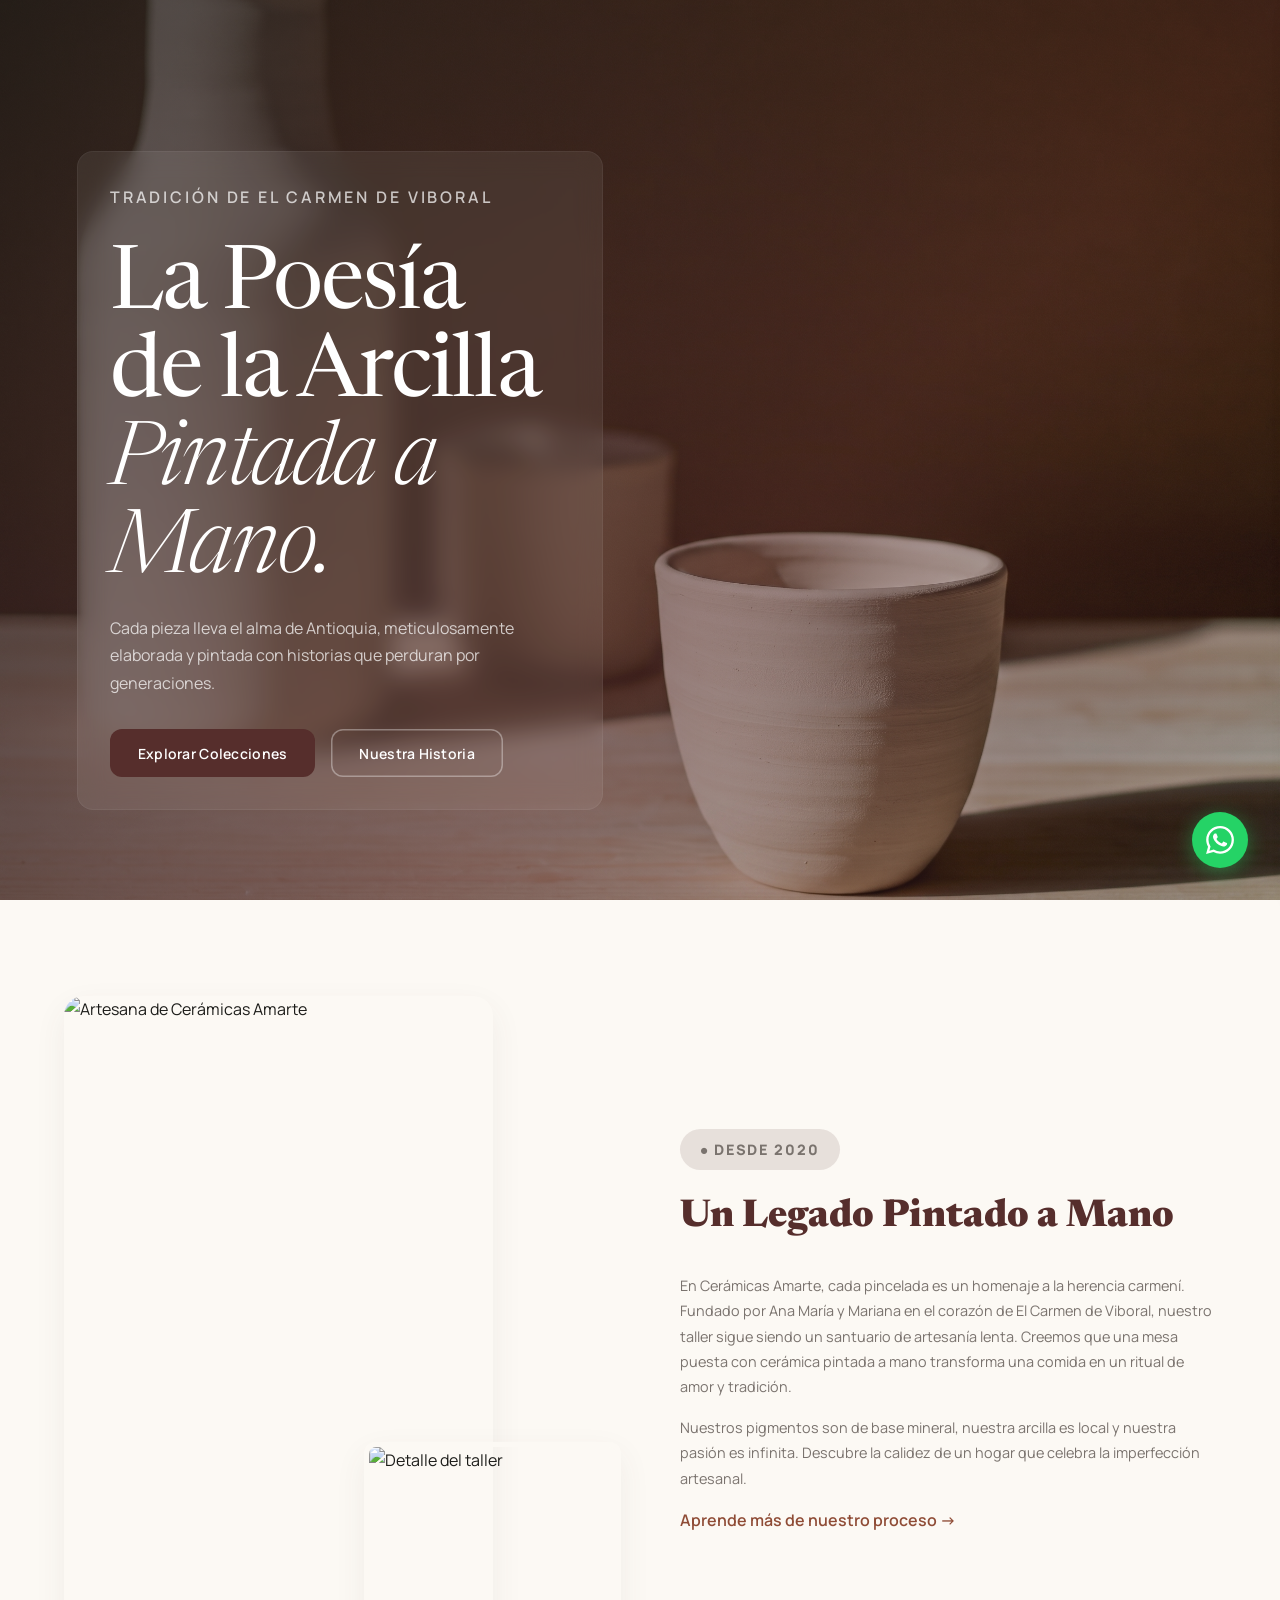
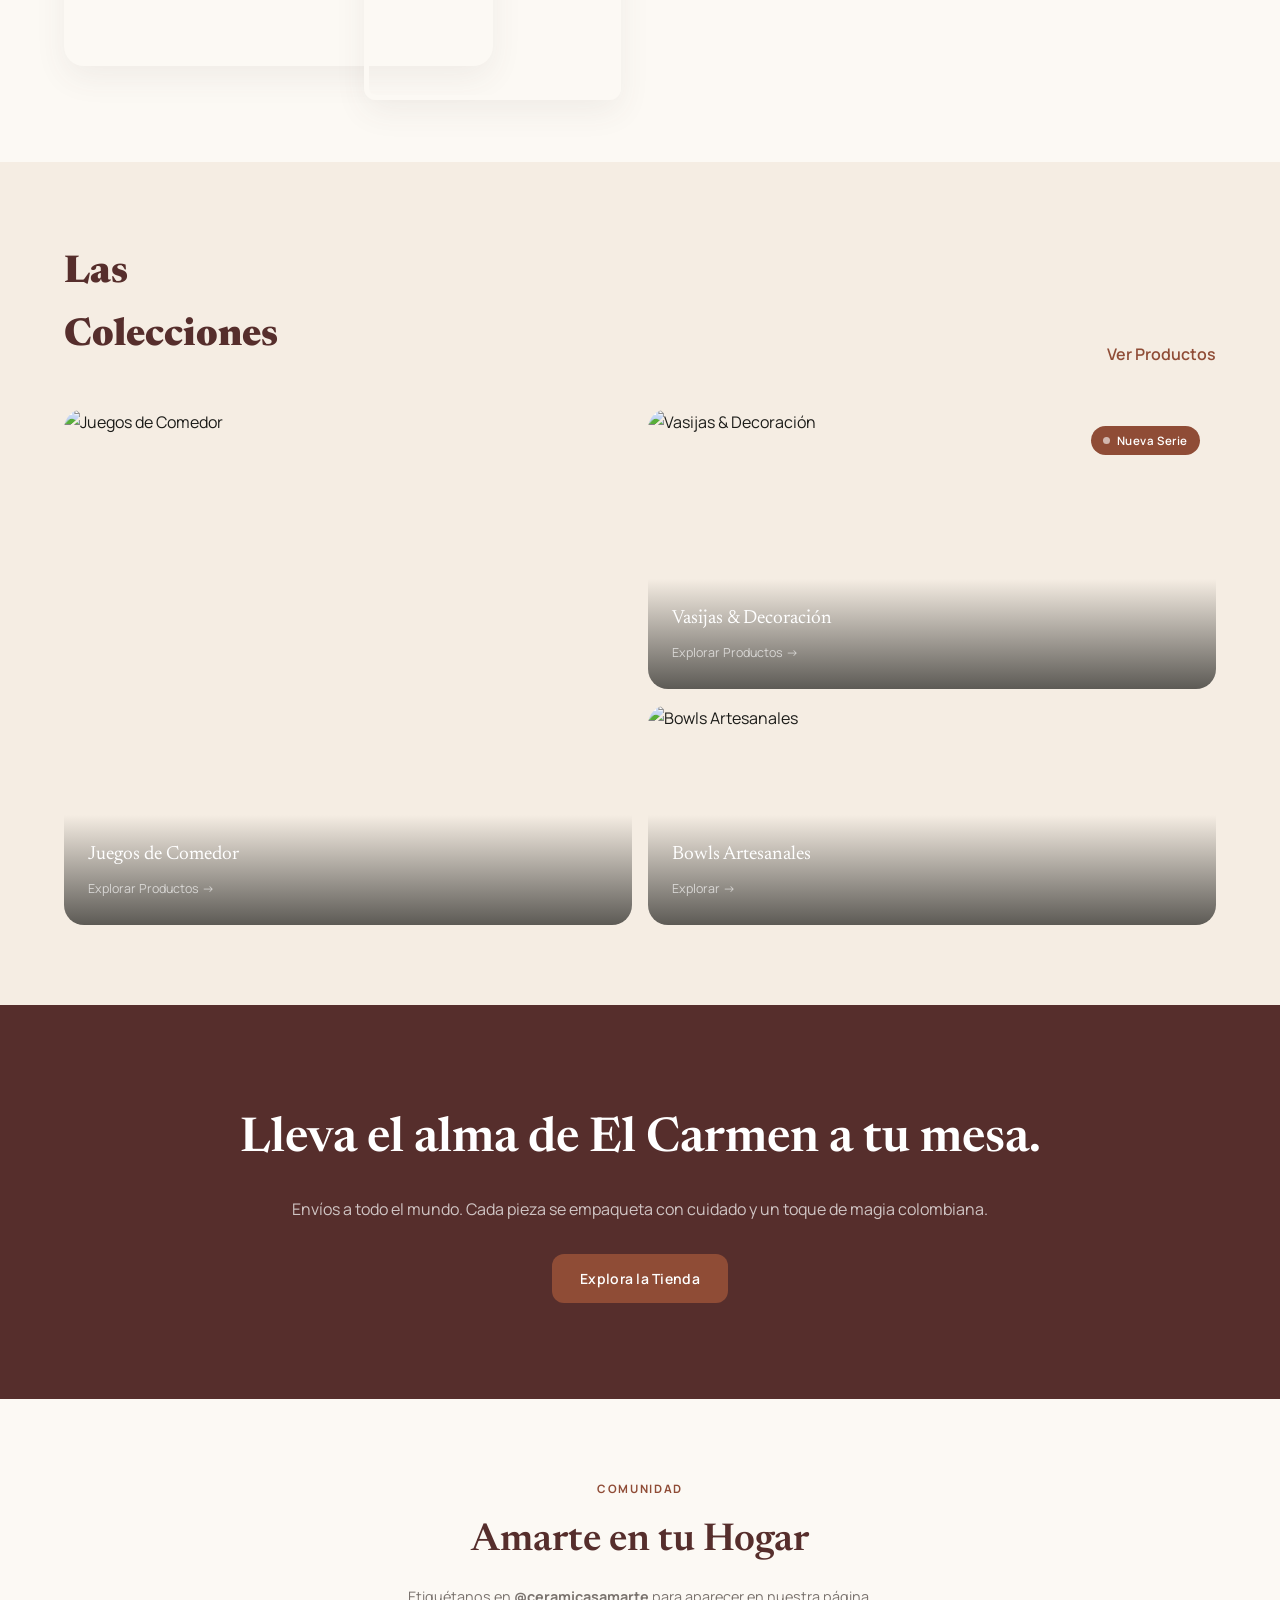
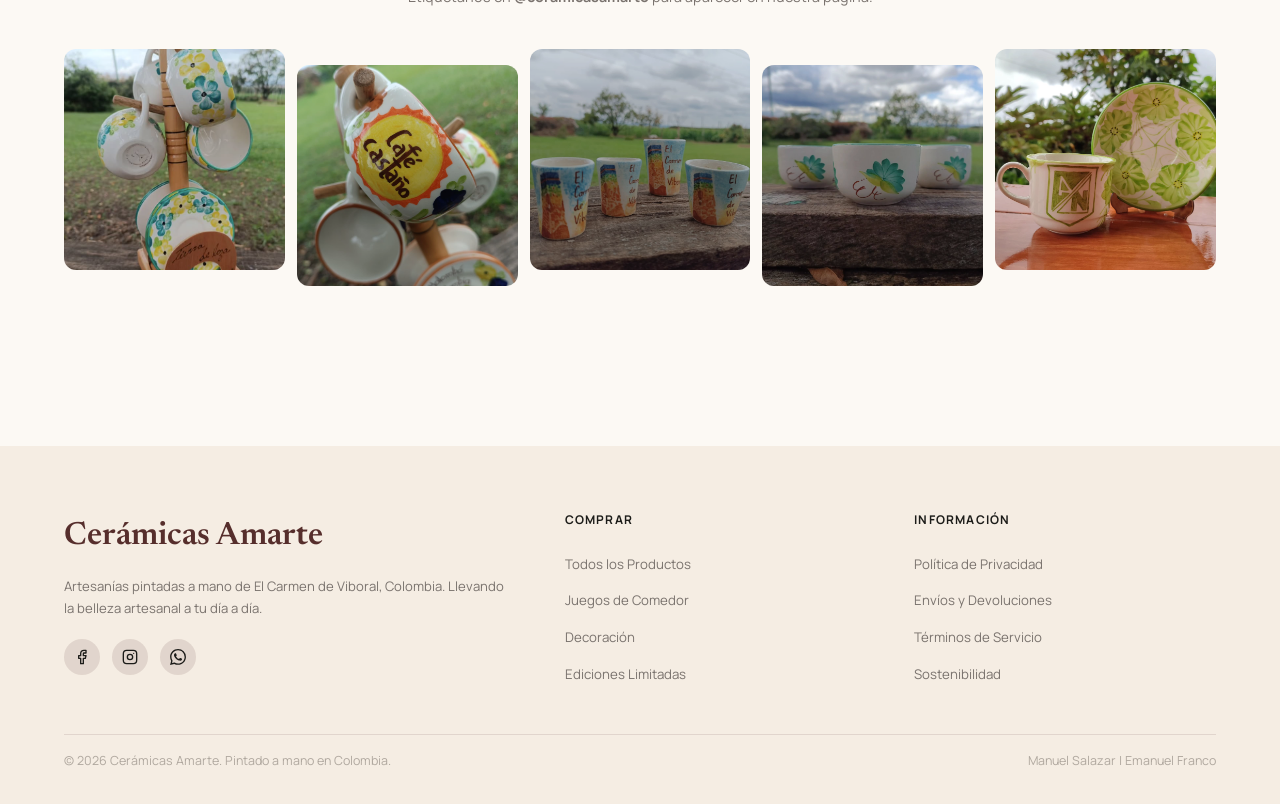
==== index.html @ 63c63ca3 "First commit of the project" ====
<!DOCTYPE html>
<html lang="es">
<head>
  <meta charset="UTF-8"/>
  <meta name="viewport" content="width=device-width, initial-scale=1.0"/>
  <title>Cerámicas Amarte — Artesanías pintadas a mano de El Carmen de Viboral</title>
  <link rel="stylesheet" href="style.css"/>
  <link rel="icon" type="image/x-icon" href="assets/logo.png"/>
</head>
<body class="page-home">

  <nav class="navbar" id="navbar">
    <a href="index.html" class="navbar-brand">Cerámicas Amarte</a>
    <ul class="navbar-links">
      <li><a href="index.html">Hogar</a></li>
      <li><a href="tienda.html">Tienda</a></li>
      <li><a href="index.html#nosotros">Sobre Nosotros</a></li>
      <li><a href="contacto.html">Contacto</a></li>
    </ul>
    <div style="display:flex;align-items:center;gap:0.5rem;">
      <button id="cart-btn" aria-label="Abrir carrito de compras">
        <svg width="22" height="22" viewBox="0 0 24 24" fill="none" stroke="currentColor" stroke-width="2" stroke-linecap="round" stroke-linejoin="round">
          <circle cx="9" cy="21" r="1"/><circle cx="20" cy="21" r="1"/>
          <path d="M1 1h4l2.68 13.39a2 2 0 0 0 2 1.61h9.72a2 2 0 0 0 2-1.61L23 6H6"/>
        </svg>
        <span id="cart-badge"></span>
      </button>
      <button class="nav-hamburger" aria-label="Abrir menú" aria-expanded="false">
        <span></span><span></span><span></span>
      </button>
    </div>
  </nav>

  <nav class="nav-mobile">
    <a href="index.html">Hogar</a>
    <a href="tienda.html">Tienda</a>
    <a href="index.html#nosotros">Sobre Nosotros</a>
    <a href="contacto.html">Contacto</a>
  </nav>

  <div id="cart-overlay"></div>
  <aside id="cart-drawer" role="dialog" aria-label="Carrito de compras" aria-modal="true">
    <div class="cart-header">
      <h2>Mi Carrito</h2>
      <button class="cart-close" id="cart-close" aria-label="Cerrar carrito">✕</button>
    </div>
    <div class="cart-items" id="cart-items-list">
      <!-- Renderizado dinámicamente por JS -->
    </div>
    <div class="cart-footer">
      <div class="cart-total">
        <span>Total estimado</span>
        <span class="cart-total-amount" id="cart-total-amount">$0</span>
      </div>
      <button id="cart-checkout-btn" class="btn btn-whatsapp" style="width:100%;gap:0.6rem">
        <svg viewBox="0 0 24 24" fill="white" width="18" height="18"><path d="M17.472 14.382c-.297-.149-1.758-.867-2.03-.967-.273-.099-.471-.148-.67.15-.197.297-.767.966-.94 1.164-.173.199-.347.223-.644.075-.297-.15-1.255-.463-2.39-1.475-.883-.788-1.48-1.761-1.653-2.059-.173-.297-.018-.458.13-.606.134-.133.298-.347.446-.52.149-.174.198-.298.298-.497.099-.198.05-.371-.025-.52-.075-.149-.669-1.612-.916-2.207-.242-.579-.487-.5-.669-.51-.173-.008-.371-.01-.57-.01-.198 0-.52.074-.792.372-.272.297-1.04 1.016-1.04 2.479 0 1.462 1.065 2.875 1.213 3.074.149.198 2.096 3.2 5.077 4.487.709.306 1.262.489 1.694.625.712.227 1.36.195 1.871.118.571-.085 1.758-.719 2.006-1.413.248-.694.248-1.289.173-1.413-.074-.124-.272-.198-.57-.347m-5.421 7.403h-.004a9.87 9.87 0 0 1-5.031-1.378l-.361-.214-3.741.982.998-3.648-.235-.374a9.86 9.86 0 0 1-1.51-5.26c.001-5.45 4.436-9.884 9.888-9.884 2.64 0 5.122 1.03 6.988 2.898a9.825 9.825 0 0 1 2.893 6.994c-.003 5.45-4.437 9.884-9.885 9.884m8.413-18.297A11.815 11.815 0 0 0 12.05 0C5.495 0 .16 5.335.157 11.892c0 2.096.547 4.142 1.588 5.945L.057 24l6.305-1.654a11.882 11.882 0 0 0 5.683 1.448h.005c6.554 0 11.89-5.335 11.893-11.893a11.821 11.821 0 0 0-3.48-8.413z"/></svg>
        Finalizar pedido por WhatsApp
      </button>
      <button class="btn btn-secondary" style="width:100%;" onclick="document.getElementById('cart-close').click()">Seguir comprando</button>
    </div>
  </aside>

  <section class="hero">
    <div class="hero-bg"></div>
    <div class="hero-overlay"></div>
    <div class="hero-content">
      <p class="hero-eyebrow">Tradición de El Carmen de Viboral</p>
      <h1>La Poesía<br>de la Arcilla<br><em>Pintada a<br>Mano.</em></h1>
      <p>Cada pieza lleva el alma de Antioquia, meticulosamente elaborada y pintada con historias que perduran por generaciones.</p>
      <div class="hero-actions">
        <a href="tienda.html" class="btn btn-primary">Explorar Colecciones</a>
        <a href="#nosotros" class="btn btn-secondary" style="color:#fff;box-shadow:inset 0 0 0 1.5px rgba(255,255,255,0.35)">Nuestra Historia</a>
      </div>
    </div>
  </section>

  <section class="section-about" id="nosotros">
    <div class="about-images reveal">
      <img class="about-img-main" src="https://picsum.photos/seed/artesana-01/600/800" alt="Artesana de Cerámicas Amarte"/>
      <img class="about-img-accent" src="https://picsum.photos/seed/taller-detail/400/400" alt="Detalle del taller"/>
    </div>
    <div class="about-content">
      <div class="eyebrow reveal">
        <p>●</p>
        <p>Desde 2020</p>
      </div>
      <h2 class="reveal reveal-delay-1">Un Legado Pintado a Mano</h2>
      <p class="reveal reveal-delay-2">En Cerámicas Amarte, cada pincelada es un homenaje a la herencia carmení. Fundado por Ana María y Mariana en el corazón de El Carmen de Viboral, nuestro taller sigue siendo un santuario de artesanía lenta. Creemos que una mesa puesta con cerámica pintada a mano transforma una comida en un ritual de amor y tradición.</p>
      <p class="reveal reveal-delay-2">Nuestros pigmentos son de base mineral, nuestra arcilla es local y nuestra pasión es infinita. Descubre la calidez de un hogar que celebra la imperfección artesanal.</p>
      <a href="contacto.html" class="btn-ghost reveal reveal-delay-3">Aprende más de nuestro proceso →</a>
    </div>
  </section>

  <section class="section-collections">
    <div class="section-header reveal">
      <h2>Las<br>Colecciones</h2>
      <a href="tienda.html" class="btn-ghost">Ver Productos</a>
    </div>
    <div class="collections-grid">
      <a href="tienda.html" class="collection-card reveal" style="min-height:480px">
        <div class="card-img-wrap" style="height:100%">
          <img src="https://picsum.photos/seed/coleccion-mesa/800/1000" alt="Juegos de Comedor"/>
        </div>
        <div class="collection-card-overlay">
          <h3>Juegos de Comedor</h3>
          <span>Explorar Productos →</span>
        </div>
      </a>
      <a href="tienda.html" class="collection-card reveal reveal-delay-1">
        <div class="card-img-wrap" style="height:280px">
          <img src="https://picsum.photos/seed/coleccion-vasijas/800/600" alt="Vasijas & Decoración"/>
        </div>
        <div class="collection-card-overlay">
          <h3>Vasijas & Decoración</h3>
          <span>Explorar Productos →</span>
        </div>
        <div class="collection-tag-pill"><span class="chip chip-nuevo">Nueva Serie</span></div>
      </a>
      <a href="tienda.html" class="collection-card reveal reveal-delay-2">
        <div class="card-img-wrap" style="height:220px">
          <img src="https://picsum.photos/seed/coleccion-bowls/800/500" alt="Bowls Artesanales"/>
        </div>
        <div class="collection-card-overlay">
          <h3>Bowls Artesanales</h3>
          <span>Explorar →</span>
        </div>
      </a>
    </div>
  </section>

  <section class="section-cta reveal">
    <h2>Lleva el alma de El Carmen a tu mesa.</h2>
    <p>Envíos a todo el mundo. Cada pieza se empaqueta con cuidado y un toque de magia colombiana.</p>
    <a href="tienda.html" class="btn btn-primary">Explora la Tienda</a>
  </section>

  <section class="section-community">
    <p class="eyebrow">Comunidad</p>
    <h2 class="reveal">Amarte en tu Hogar</h2>
    <p class="reveal reveal-delay-1">Etiquétanos en <strong>@ceramicasamarte</strong> para aparecer en nuestra página.</p>
    <div class="community-grid reveal reveal-delay-2">
      <div class="community-item"><img src="assets/community-one.png" alt="Comunidad 1"/></div>
      <div class="community-item"><img src="assets/community-two.png" alt="Comunidad 2"/></div>
      <div class="community-item"><img src="assets/community-three.png" alt="Comunidad 3"/></div>
      <div class="community-item"><img src="assets/community-four.png" alt="Comunidad 4"/></div>
      <div class="community-item"><img src="assets/community-five.png" alt="Comunidad 5"/></div>
    </div>
  </section>

  <footer>
    <div class="footer-grid">
      <div class="footer-brand">
        <h3>Cerámicas Amarte</h3>
        <p>Artesanías pintadas a mano de El Carmen de Viboral, Colombia. Llevando la belleza artesanal a tu día a día.</p>
        <div class="footer-socials">
          <a href="https://www.facebook.com/profile.php?id=100080872444026&ref=NONE_xav_ig_profile_page_web" aria-label="Facebook"><svg viewBox="0 0 24 24" fill="none" stroke="currentColor" stroke-width="2" stroke-linecap="round" stroke-linejoin="round"><path d="M18 2h-3a5 5 0 0 0-5 5v3H7v4h3v8h4v-8h3l1-4h-4V7a1 1 0 0 1 1-1h3z"/></svg></a>
          <a href="https://www.instagram.com/ceramicasamarte/" aria-label="Instagram"><svg viewBox="0 0 24 24" fill="none" stroke="currentColor" stroke-width="2" stroke-linecap="round" stroke-linejoin="round"><rect x="2" y="2" width="20" height="20" rx="5"/><circle cx="12" cy="12" r="4"/><circle cx="17.5" cy="6.5" r="1" fill="currentColor" stroke="none"/></svg></a>
          <a href="https://api.whatsapp.com/message/XONETFUHFXILM1?autoload=1&app_absent=0&utm_source=ig" aria-label="WhatsApp"><svg viewBox="0 0 24 24" fill="currentColor"><path d="M17.472 14.382c-.297-.149-1.758-.867-2.03-.967-.273-.099-.471-.148-.67.15-.197.297-.767.966-.94 1.164-.173.199-.347.223-.644.075-.297-.15-1.255-.463-2.39-1.475-.883-.788-1.48-1.761-1.653-2.059-.173-.297-.018-.458.13-.606.134-.133.298-.347.446-.52.149-.174.198-.298.298-.497.099-.198.05-.371-.025-.52-.075-.149-.669-1.612-.916-2.207-.242-.579-.487-.5-.669-.51-.173-.008-.371-.01-.57-.01-.198 0-.52.074-.792.372-.272.297-1.04 1.016-1.04 2.479 0 1.462 1.065 2.875 1.213 3.074.149.198 2.096 3.2 5.077 4.487.709.306 1.262.489 1.694.625.712.227 1.36.195 1.871.118.571-.085 1.758-.719 2.006-1.413.248-.694.248-1.289.173-1.413-.074-.124-.272-.198-.57-.347m-5.421 7.403h-.004a9.87 9.87 0 0 1-5.031-1.378l-.361-.214-3.741.982.998-3.648-.235-.374a9.86 9.86 0 0 1-1.51-5.26c.001-5.45 4.436-9.884 9.888-9.884 2.64 0 5.122 1.03 6.988 2.898a9.825 9.825 0 0 1 2.893 6.994c-.003 5.45-4.437 9.884-9.885 9.884m8.413-18.297A11.815 11.815 0 0 0 12.05 0C5.495 0 .16 5.335.157 11.892c0 2.096.547 4.142 1.588 5.945L.057 24l6.305-1.654a11.882 11.882 0 0 0 5.683 1.448h.005c6.554 0 11.89-5.335 11.893-11.893a11.821 11.821 0 0 0-3.48-8.413z"/></svg></a>
        </div>
      </div>
      <div class="footer-col">
        <h4>Comprar</h4>
        <ul>
          <li><a href="tienda.html">Todos los Productos</a></li>
          <li><a href="tienda.html">Juegos de Comedor</a></li>
          <li><a href="tienda.html">Decoración</a></li>
          <li><a href="tienda.html">Ediciones Limitadas</a></li>
        </ul>
      </div>
      <div class="footer-col">
        <h4>Información</h4>
        <ul>
          <li><a href="#">Política de Privacidad</a></li>
          <li><a href="#">Envíos y Devoluciones</a></li>
          <li><a href="#">Términos de Servicio</a></li>
          <li><a href="#">Sostenibilidad</a></li>
        </ul>
      </div>
    </div>
<div class="footer-bottom">
  <div>© 2026 Cerámicas Amarte. Pintado a mano en Colombia.</div>
  <p>Manuel Salazar | Emanuel Franco</p>
</div>
  </footer>

  <a id="whatsapp-fab" href="https://api.whatsapp.com/message/XONETFUHFXILM1?autoload=1&app_absent=0&utm_source=ig" target="_blank" rel="noopener" aria-label="Contáctanos por WhatsApp">
    <svg viewBox="0 0 24 24" fill="white"><path d="M17.472 14.382c-.297-.149-1.758-.867-2.03-.967-.273-.099-.471-.148-.67.15-.197.297-.767.966-.94 1.164-.173.199-.347.223-.644.075-.297-.15-1.255-.463-2.39-1.475-.883-.788-1.48-1.761-1.653-2.059-.173-.297-.018-.458.13-.606.134-.133.298-.347.446-.52.149-.174.198-.298.298-.497.099-.198.05-.371-.025-.52-.075-.149-.669-1.612-.916-2.207-.242-.579-.487-.5-.669-.51-.173-.008-.371-.01-.57-.01-.198 0-.52.074-.792.372-.272.297-1.04 1.016-1.04 2.479 0 1.462 1.065 2.875 1.213 3.074.149.198 2.096 3.2 5.077 4.487.709.306 1.262.489 1.694.625.712.227 1.36.195 1.871.118.571-.085 1.758-.719 2.006-1.413.248-.694.248-1.289.173-1.413-.074-.124-.272-.198-.57-.347m-5.421 7.403h-.004a9.87 9.87 0 0 1-5.031-1.378l-.361-.214-3.741.982.998-3.648-.235-.374a9.86 9.86 0 0 1-1.51-5.26c.001-5.45 4.436-9.884 9.888-9.884 2.64 0 5.122 1.03 6.988 2.898a9.825 9.825 0 0 1 2.893 6.994c-.003 5.45-4.437 9.884-9.885 9.884m8.413-18.297A11.815 11.815 0 0 0 12.05 0C5.495 0 .16 5.335.157 11.892c0 2.096.547 4.142 1.588 5.945L.057 24l6.305-1.654a11.882 11.882 0 0 0 5.683 1.448h.005c6.554 0 11.89-5.335 11.893-11.893a11.821 11.821 0 0 0-3.48-8.413z"/></svg>
  </a>
  <div class="toast-added" id="toast-added"></div>

  <script src="https://code.jquery.com/jquery-3.7.1.min.js"></script>
  <script src="main.js"></script>
</body>
</html>
---- style.css ----
@import url('https://fonts.googleapis.com/css2?family=Newsreader:ital,opsz,wght@0,6..72,300;0,6..72,400;0,6..72,500;1,6..72,300;1,6..72,400&family=Manrope:wght@300;400;500;600;700&display=swap');
@import url('https://fonts.googleapis.com/css2?family=Manrope:wght@200..800&display=swap');


:root {
  --primary:          #562E2C;
  --primary-dark:     #3d1f1e;
  --secondary:        #8f4c36;
  --secondary-light:  hsl(15, 45, 39, 10%);
  --surface:          #fcf9f4;
  --surface-low:      #f5ede3;
  --surface-card:     #f8f2ea;
  --on-surface:       #1c1c19;
  --on-surface-muted: #7a736e;
  --on-surface-faint: #b0a89f;
  --outline-ghost:    rgba(86,46,44,0.12);
  --outline-soft:     rgba(86,46,44,0.22);
  --shadow-ambient:   0px 12px 32px rgba(81,68,67,0.07);
  --radius-sm:        0.5rem;
  --radius-md:        0.75rem;
  --radius-lg:        1.25rem;
  --radius-xl:        2rem;
  --radius-pill:      100px;
  --font-display:     'Newsreader', Georgia, serif;
  --font-body:        'Manrope', sans-serif;
  --nav-h:            92px;
  --transition:       all 0.3s cubic-bezier(0.4,0,0.2,1);
}


/* ══════════════════════════════════════════════
   ESTILO 1 — Etiqueta: Reset universal
   Elimina márgenes y padding por defecto en todos los elementos
   ══════════════════════════════════════════════ */
*, *::before, *::after {
  box-sizing: border-box;
  margin: 0;
  padding: 0;
}

/* ══════════════════════════════════════════════
   ESTILO 2 — Etiqueta: html
   Activa scroll suave y tamaño de fuente base
   ══════════════════════════════════════════════ */
html {
  scroll-behavior: smooth;
  font-size: 16px;
}

/* ══════════════════════════════════════════════
   ESTILO 3 — Etiqueta: body
   Tipografía principal, color de fondo del canvas artesanal
   y suavizado de fuentes
   ══════════════════════════════════════════════ */
body {
  font-family: var(--font-body);
  background-color: var(--surface);
  color: var(--on-surface);
  line-height: 1.65;
  -webkit-font-smoothing: antialiased;
  overflow-x: hidden;
}

/* ══════════════════════════════════════════════
   ESTILO 4 — Etiqueta: img
   Hace que todas las imágenes sean responsivas por defecto
   ══════════════════════════════════════════════ */
img {
  display: block;
  width: 100%;
  object-fit: cover;
}

/* ══════════════════════════════════════════════
   ESTILO 5 — Etiqueta: a
   Quita el subrayado y hereda el color del contenedor
   ══════════════════════════════════════════════ */
a {
  text-decoration: none;
  color: inherit;
}

/* ══════════════════════════════════════════════
   ESTILO 6 — Etiqueta: ul
   Elimina los puntos de lista por defecto
   ══════════════════════════════════════════════ */
ul {
  list-style: none;
}

/* ══════════════════════════════════════════════
   ESTILO 7 — Etiqueta: button
   Resetea estilos de botón nativo y hereda tipografía
   ══════════════════════════════════════════════ */
button {
  cursor: pointer;
  font-family: var(--font-body);
  border: none;
  background: none;
}

/* ══════════════════════════════════════════════
   ESTILO 8 — Etiqueta: input, textarea, select
   Hereda la tipografía del proyecto en los campos de formulario
   ══════════════════════════════════════════════ */
input, textarea, select {
  font-family: var(--font-body);
}

/* ══════════════════════════════════════════════
   ESTILO 9 — Etiqueta: footer
   Contenedor del pie de página con fondo cálido y nombre de alumnos
   ══════════════════════════════════════════════ */
footer {
  background: var(--surface-low);
  padding: 4rem clamp(1.5rem, 5vw, 4rem) 2rem;
  margin-top: 5rem;
}

/* ══════════════════════════════════════════════
   ESTILO 10 — Etiqueta: table
   Colapsa bordes de la tabla de especificaciones
   ══════════════════════════════════════════════ */
table {
  width: 100%;
  border-collapse: collapse;
}

/* ══════════════════════════════════════════════
   ESTILO 11 — Clase: .navbar
   Barra de navegación fija en la parte superior.
   Glassmorphism al hacer scroll.
   ══════════════════════════════════════════════ */
.navbar {
  position: fixed;
  top: 0; left: 0; right: 0;
  z-index: 1000;
  height: var(--nav-h);
  display: flex;
  align-items: center;
  justify-content: space-between;
  padding: 0 clamp(1.5rem, 5vw, 4rem);
  opacity: 0;
  transition: background 0.4s ease, box-shadow 0.4s ease, opacity 0.4s ease;
}

/* ══════════════════════════════════════════════
   ESTILO 12 — Clase: .navbar.scrolled
   Estado de la barra al hacer scroll — activa el efecto
   de vidrio esmerilado con backdrop-filter
   ══════════════════════════════════════════════ */
.navbar.scrolled {
  background: rgba(252,249,244,0.88);
  backdrop-filter: blur(20px);
  -webkit-backdrop-filter: blur(20px);
  box-shadow: var(--shadow-ambient);
  opacity: 1;
}

/* ══════════════════════════════════════════════
   ESTILO 13 — Clase: .navbar-brand
   Logotipo / nombre de la marca en la barra de navegación,
   usando la tipografía serif de firma del proyecto
   ══════════════════════════════════════════════ */
.navbar-brand {
  font-family: var(--font-display);
  font-size: 2rem;
  font-weight: 600;
  color: var(--primary);
  letter-spacing: -0.01em;
  flex-shrink: 0;
}

/* ══════════════════════════════════════════════
   ESTILO 14 — Clase: .navbar-links
   Lista de enlaces de navegación en desktop.
   Gap generoso para espaciado entre ítems.
   ══════════════════════════════════════════════ */
.navbar-links {
  display: flex;
  align-items: center;
  gap: 2.5rem;
}

/* ══════════════════════════════════════════════
   ESTILO 15 — Clase: .navbar-links a
   Estilo de cada enlace de navegación. El subrayado
   aparece solo en el estado :hover y .active
   ══════════════════════════════════════════════ */
.navbar-links a {
  font-size: 0.85rem;
  font-weight: 500;
  color: var(--on-surface);
  position: relative;
  padding-bottom: 2px;
  transition: color 0.2s ease;
}

/* Línea inferior animada en links de nav */
.navbar-links a::after {
  content: '';
  position: absolute;
  bottom: -2px; left: 0; right: 0;
  height: 1.5px;
  background: var(--secondary);
  border-radius: 2px;
  transform: scaleX(0);
  transition: transform 0.25s ease;
  transform-origin: left;
}

.navbar-links a:hover,
.navbar-links a.active { color: var(--secondary); }

.navbar-links a:hover::after,
.navbar-links a.active::after { transform: scaleX(1); }

/* ══════════════════════════════════════════════
   ESTILO 16 — Clase: .nav-hamburger
   Botón de menú hamburguesa para pantallas móviles.
   Las 3 barras se animan a X al estar activo.
   ══════════════════════════════════════════════ */
.nav-hamburger {
  display: none;
  flex-direction: column;
  gap: 5px;
  padding: 4px;
  width: 28px;
}

.nav-hamburger span {
  display: block;
  height: 2px;
  background: var(--on-surface);
  border-radius: 2px;
  transition: var(--transition);
}

/* Animación de las 3 barras al abrir el menú */
.nav-hamburger.open span:nth-child(1) { transform: translateY(7px) rotate(45deg); }
.nav-hamburger.open span:nth-child(2) { opacity: 0; }
.nav-hamburger.open span:nth-child(3) { transform: translateY(-7px) rotate(-45deg); }

/* ══════════════════════════════════════════════
   ESTILO 17 — Clase: .nav-mobile
   Menú desplegable en móvil, oculto por defecto.
   Se muestra con jQuery slideToggle al abrir.
   ══════════════════════════════════════════════ */
.nav-mobile {
  opacity: 0;
  display: none;
  position: fixed;
  top: var(--nav-h); left: 0; right: 0;
  background: rgba(252,249,244,0.97);
  backdrop-filter: blur(20px);
  padding: 2rem clamp(1.5rem, 5vw, 4rem);
  display: flex;
  flex-direction: column;
  gap: 1.5rem;
  z-index: 999;
  box-shadow: var(--shadow-ambient);
}

.nav-mobile.open { flex-direction: column; opacity: 1; transition: opacity 0.4s ease; display: flex; }
.nav-mobile a { font-size: 1.1rem; font-weight: 500; color: var(--on-surface); }
.nav-mobile a:hover { color: var(--secondary); }

/* ══════════════════════════════════════════════
   ESTILO 18 — ID: #cart-btn
   Botón del carrito en la barra de navegación.
   Muestra la cantidad de ítems con una insignia.
   ══════════════════════════════════════════════ */
#cart-btn {
  position: relative;
  display: flex;
  align-items: center;
  justify-content: center;
  width: 40px; height: 40px;
  border-radius: 50%;
  cursor: pointer;
  transition: background 0.2s;
  background: transparent;
}

#cart-btn:hover { background: var(--outline-ghost); }

/* ══════════════════════════════════════════════
   ESTILO 19 — ID: #cart-badge
   Insignia numérica sobre el ícono del carrito.
   Oculta cuando el carrito está vacío.
   ══════════════════════════════════════════════ */
#cart-badge {
  position: absolute;
  top: 2px; right: 2px;
  min-width: 18px; height: 18px;
  background: var(--secondary);
  color: #fff;
  font-size: 0.65rem;
  font-weight: 700;
  border-radius: 50%;
  display: flex;
  align-items: center;
  justify-content: center;
  padding: 0 3px;
  display: none;
}

/* ══════════════════════════════════════════════
   ESTILO 20 — ID: #cart-drawer
   Panel lateral del carrito de compras.
   Se desliza desde la derecha al hacer click en el ícono.
   ══════════════════════════════════════════════ */
#cart-drawer {
  position: fixed;
  top: 0; right: 0;
  width: 400px;
  max-width: 100vw;
  height: 100vh;
  background: var(--surface);
  z-index: 2000;
  box-shadow: -8px 0 40px rgba(28,28,25,0.15);
  display: flex;
  flex-direction: column;
  transform: translateX(110%);
  transition: transform 0.4s cubic-bezier(0.4,0,0.2,1);
}

#cart-drawer.open { transform: translateX(0); }

/* ══════════════════════════════════════════════
   ESTILO 21 — ID: #cart-overlay
   Overlay oscuro detrás del carrito al estar abierto.
   Cierra el carrito al hacer click.
   ══════════════════════════════════════════════ */
#cart-overlay {
  position: fixed;
  inset: 0;
  background: rgba(28,28,25,0.45);
  z-index: 1999;
  opacity: 0;
  pointer-events: none;
  transition: opacity 0.4s ease;
}

#cart-overlay.visible {
  opacity: 1;
  pointer-events: all;
}

/* ══════════════════════════════════════════════
   ESTILO 22 — Clase: .cart-header
   Encabezado del panel del carrito con título y botón cerrar
   ══════════════════════════════════════════════ */
.cart-header {
  display: flex;
  align-items: center;
  justify-content: space-between;
  padding: 1.5rem 1.75rem;
  border-bottom: 1px solid var(--outline-ghost);
}

.cart-header h2 {
  font-family: var(--font-display);
  font-size: 1.3rem;
  font-weight: 500;
  color: var(--on-surface);
}

.cart-close {
  width: 36px; height: 36px;
  border-radius: 50%;
  display: flex; align-items: center; justify-content: center;
  transition: background 0.2s;
  cursor: pointer;
  background: transparent; border: none;
  font-size: 1.2rem; color: var(--on-surface-muted);
}
.cart-close:hover { background: var(--outline-ghost); color: var(--on-surface); }

/* ══════════════════════════════════════════════
   ESTILO 23 — Clase: .cart-items
   Contenedor scrollable de los productos del carrito.
   Flex-grow para ocupar el espacio disponible.
   ══════════════════════════════════════════════ */
.cart-items {
  flex: 1;
  overflow-y: auto;
  padding: 1.25rem 1.75rem;
  display: flex;
  flex-direction: column;
  gap: 1rem;
}

/* ══════════════════════════════════════════════
   ESTILO 24 — Clase: .cart-item
   Cada producto dentro del carrito.
   Layout de grid con imagen, info y controles.
   ══════════════════════════════════════════════ */
.cart-item {
  display: grid;
  grid-template-columns: 72px 1fr auto;
  gap: 1rem;
  align-items: center;
  padding: 0.85rem;
  background: var(--surface-card);
  border-radius: var(--radius-md);
}

.cart-item-img {
  width: 72px; height: 72px;
  border-radius: var(--radius-sm);
  overflow: hidden;
  flex-shrink: 0;
}
.cart-item-img img { width: 100%; height: 100%; }

.cart-item-name {
  font-family: var(--font-display);
  font-size: 0.9rem;
  font-weight: 400;
  color: var(--on-surface);
  margin-bottom: 0.2rem;
}
.cart-item-price { font-size: 0.85rem; font-weight: 700; color: var(--primary); }

/* Controles de cantidad + y - */
.cart-qty {
  display: flex;
  align-items: center;
  gap: 0.5rem;
  margin-top: 0.4rem;
}
.cart-qty button {
  width: 26px; height: 26px;
  border-radius: 50%;
  background: var(--surface-low);
  border: 1px solid var(--outline-ghost);
  font-size: 0.9rem;
  display: flex; align-items: center; justify-content: center;
  transition: background 0.2s;
}
.cart-qty button:hover { background: var(--outline-soft); }
.cart-qty span { font-size: 0.85rem; font-weight: 600; min-width: 20px; text-align: center; }

.cart-item-remove {
  width: 28px; height: 28px;
  border-radius: 50%; border: none; background: transparent;
  color: var(--on-surface-faint); font-size: 1rem; cursor: pointer;
  display: flex; align-items: center; justify-content: center;
  transition: color 0.2s, background 0.2s;
  align-self: flex-start;
}
.cart-item-remove:hover { color: var(--primary); background: rgba(86,46,44,0.08); }

/* ══════════════════════════════════════════════
   ESTILO 25 — Clase: .cart-empty
   Mensaje y ícono cuando el carrito no tiene productos
   ══════════════════════════════════════════════ */
.cart-empty {
  display: flex;
  flex-direction: column;
  align-items: center;
  justify-content: center;
  height: 100%;
  gap: 1rem;
  color: var(--on-surface-muted);
  text-align: center;
  padding: 3rem 2rem;
}
.cart-empty svg { opacity: 0.3; }
.cart-empty p { font-size: 0.9rem; line-height: 1.6; }

/* ══════════════════════════════════════════════
   ESTILO 26 — Clase: .cart-footer
   Pie del panel del carrito: total y botones de acción
   ══════════════════════════════════════════════ */
.cart-footer {
  padding: 1.5rem 1.75rem;
  border-top: 1px solid var(--outline-ghost);
  display: flex;
  flex-direction: column;
  gap: 0.75rem;
  background: var(--surface-low);
}

.cart-total {
  display: flex;
  justify-content: space-between;
  align-items: center;
  margin-bottom: 0.25rem;
}
.cart-total span:first-child { font-size: 0.85rem; color: var(--on-surface-muted); }
.cart-total-amount { font-size: 1.2rem; font-weight: 700; color: var(--primary); }

/* ══════════════════════════════════════════════
   ESTILO 27 — Clase: .btn
   Botón base: padding, radio de borde, transición.
   Base para todas las variantes de botón del proyecto.
   ══════════════════════════════════════════════ */
.btn {
  display: inline-flex;
  align-items: center;
  justify-content: center;
  gap: 0.5rem;
  padding: 0.8rem 1.75rem;
  border-radius: var(--radius-md);
  font-size: 0.875rem;
  font-weight: 600;
  letter-spacing: 0.02em;
  transition: var(--transition);
  white-space: nowrap;
  border: none;
  cursor: pointer;
}

/* ══════════════════════════════════════════════
   ESTILO 28 — Clase: .btn-primary
   Botón principal relleno con el color primario (marrón profundo)
   ══════════════════════════════════════════════ */
.btn-primary {
  background: var(--primary);
  color: #fff;
}
.btn-primary:hover {
  background: var(--primary-dark);
  transform: translateY(-1px);
  box-shadow: var(--shadow-ambient);
}

/* ══════════════════════════════════════════════
   ESTILO 29 — Clase: .btn-secondary
   Botón secundario con borde sutil y fondo transparente
   ══════════════════════════════════════════════ */
.btn-secondary {
  background: transparent;
  color: var(--on-surface);
  box-shadow: inset 0 0 0 1.5px var(--outline-soft);
}
.btn-secondary:hover { background: var(--surface-low); }

/* ══════════════════════════════════════════════
   ESTILO 30 — Clase: .btn-whatsapp
   Botón verde de WhatsApp para compras directas
   ══════════════════════════════════════════════ */
.btn-whatsapp {
  background: #25D366;
  color: #fff;
}
.btn-whatsapp:hover {
  background: #1ebe5a;
  transform: translateY(-1px);
  box-shadow: 0 8px 24px rgba(37,211,102,0.35);
}

/* ══════════════════════════════════════════════
   ESTILO 31 — Clase: .btn-ghost
   Botón texto sin fondo. Solo subrayado en hover.
   Usado como "Ver más →" en tarjetas de producto.
   ══════════════════════════════════════════════ */
.btn-ghost {
  color: var(--secondary);
  font-weight: 600;
  padding: 0;
  border-bottom: 1.5px solid transparent;
  transition: border-color 0.2s ease;
  background: none;
}
.btn-ghost:hover { border-color: var(--secondary); }

/* ══════════════════════════════════════════════
   ESTILO 32 — Clase: .btn-add-cart
   Botón de "Agregar al carrito" en tarjetas del catálogo.
   Pequeño, con ícono + y terracota sutil.
   ══════════════════════════════════════════════ */
.btn-add-cart {
  width: 34px; height: 34px;
  border-radius: 50%;
  background: var(--primary);
  color: #fff;
  font-size: 1.1rem;
  display: flex; align-items: center; justify-content: center;
  border: none; cursor: pointer;
  transition: transform 0.2s, background 0.2s;
  flex-shrink: 0;
}
.btn-add-cart:hover { background: var(--primary-dark); transform: scale(1.12); }

/* ══════════════════════════════════════════════
   ESTILO 33 — ID: #whatsapp-fab
   Botón flotante de WhatsApp fijo en la esquina inferior derecha.
   Visible en todas las páginas para contacto rápido.
   ══════════════════════════════════════════════ */
#whatsapp-fab {
  position: fixed;
  bottom: 2rem; right: 2rem;
  z-index: 997;
  width: 56px; height: 56px;
  border-radius: 50%;
  background: #25D366;
  display: flex; align-items: center; justify-content: center;
  box-shadow: 0 4px 20px rgba(37,211,102,0.45);
  transition: transform 0.3s cubic-bezier(0.34,1.56,0.64,1), box-shadow 0.3s;
  animation: fab-pulse 3s ease-in-out infinite;
}
#whatsapp-fab:hover {
  transform: scale(1.12);
  box-shadow: 0 8px 28px rgba(37,211,102,0.55);
  animation: none;
}
#whatsapp-fab svg { width: 28px; height: 28px; }

@keyframes fab-pulse {
  0%, 100% { box-shadow: 0 4px 20px rgba(37,211,102,0.45); }
  50%       { box-shadow: 0 4px 28px rgba(37,211,102,0.65); }
}

/* ══════════════════════════════════════════════
   ESTILO 34 — Clase: .chip
   Pastilla de estado: "Hecho a Mano", "Listo para envío", etc.
   Cada variante tiene color semántico propio.
   ══════════════════════════════════════════════ */
.chip {
  display: inline-flex;
  align-items: center;
  gap: 0.4rem;
  padding: 0.3rem 0.75rem;
  border-radius: var(--radius-pill);
  font-size: 0.72rem;
  font-weight: 600;
  letter-spacing: 0.05em;
}
.chip::before {
  content: '';
  width: 7px; height: 7px;
  border-radius: 50%;
  flex-shrink: 0;
}
.chip-hecho  { background: rgba(143,76,54,0.1); color: var(--secondary); }
.chip-hecho::before  { background: var(--secondary); }
.chip-listo  { background: rgba(60,130,80,0.1); color: #3c7a50; }
.chip-listo::before  { background: #3c7a50; }
.chip-best   { background: var(--primary); color: #fff; }
.chip-best::before   { background: rgba(255,255,255,0.6); }
.chip-nuevo  { background: var(--secondary); color: #fff; }
.chip-nuevo::before  { background: rgba(255,255,255,0.6); }

/* ══════════════════════════════════════════════
   ESTILO 35 — Clase: .reveal
   Animación de aparición desde abajo al hacer scroll.
   Los elementos empiezan invisibles y se mueven al ver.
   ══════════════════════════════════════════════ */
.reveal {
  opacity: 0;
  transform: translateY(28px);
  transition: opacity 0.65s cubic-bezier(0.4,0,0.2,1),
              transform 0.65s cubic-bezier(0.4,0,0.2,1);
}
.reveal.visible { opacity: 1; transform: translateY(0); }
.reveal-delay-1 { transition-delay: 0.1s; }
.reveal-delay-2 { transition-delay: 0.2s; }
.reveal-delay-3 { transition-delay: 0.3s; }

/* ══════════════════════════════════════════════
   ESTILO 36 — Clase: .footer-grid
   Layout de 3 columnas del pie de página.
   ══════════════════════════════════════════════ */
.footer-grid {
  display: grid;
  grid-template-columns: 1.5fr 1fr 1fr;
  gap: 3rem;
  margin-bottom: 3rem;
}

/* ══════════════════════════════════════════════
   ESTILO 37 — Clase: .footer-brand
   Bloque de identidad de la marca dentro del footer.
   ══════════════════════════════════════════════ */
.footer-brand h3 {
  font-family: var(--font-display);
  font-size: 2rem;
  font-weight: 600;
  margin-bottom: 0.75rem;
  color: var(--primary);
}
.footer-brand p {
  color: var(--on-surface-muted);
  font-size: 0.82rem;
  line-height: 1.7;
  margin-bottom: 1.25rem;
}


/* ══════════════════════════════════════════════
   ESTILO 39 — Clase: .footer-bottom
   Copyright y texto final del sitio
   ══════════════════════════════════════════════ */
.footer-bottom {
  padding-top: 1rem;
  border-top: 1px solid var(--outline-ghost);
  display: flex;
  justify-content: space-between ;
  color: var(--on-surface-faint);
  font-size: 0.78rem;
}

/* Íconos sociales del footer */
.footer-socials { display: flex; gap: 0.75rem; }
.footer-socials a {
  width: 36px; height: 36px; border-radius: 50%;
  background: var(--outline-ghost);
  display: flex; align-items: center; justify-content: center;
  transition: background 0.2s, transform 0.2s;
}
.footer-socials a:hover { background: var(--outline-soft); transform: translateY(-2px); }
.footer-socials a svg { width: 16px; height: 16px; }

.footer-col h4 {
  font-size: 0.75rem; font-weight: 700;
  letter-spacing: 0.1em; text-transform: uppercase;
  color: var(--on-surface); margin-bottom: 1.25rem;
}
.footer-col ul { display: flex; flex-direction: column; gap: 0.65rem; }
.footer-col ul a { font-size: 0.83rem; color: var(--on-surface-muted); transition: color 0.2s; }
.footer-col ul a:hover { color: var(--secondary); }

/* ══════════════════════════════════════════════
   ESTILO 40 — Clase: .hero
   Sección hero de la página principal.
   Ocupa toda la pantalla con imagen de fondo.
   ══════════════════════════════════════════════ */
.hero {
  min-height: 100vh;
  position: relative;
  display: flex;
  align-items: flex-end;
  padding-bottom: 7vw;
  padding-left: clamp(1.5rem, 6vw, 5rem);
  padding-right: clamp(1.5rem, 6vw, 5rem);
  padding-top: var(--nav-h);
  overflow: hidden;
}
.hero-bg {
  position: absolute; inset: 0;
  background-image: url('assets/bg-image.png');
  background-size: cover; background-position: center;
}
.hero-overlay {
  position: absolute; inset: 0;
  background: linear-gradient(135deg,
    rgba(28,28,25,0.72) 0%,
    rgba(86,46,44,0.5) 60%,
    rgba(28,28,25,0.2) 100%);
}
.hero-content { 
  position: relative; 
  z-index: 1; 
  max-width: 680px; 
  padding: 2rem;
  background: rgba(255, 254, 254, 0.074); 
  backdrop-filter: blur(12px);
  -webkit-backdrop-filter: blur(12px); 
  border-radius: 16px;
  border: 1px solid rgba(255, 255, 255, 0.05);
}
.hero-eyebrow {
  font-size: 0.72rem; font-weight: 600;
  letter-spacing: 0.18em; text-transform: uppercase;
  color: rgba(255,255,255,0.65); margin-bottom: 1rem;
}
.hero h1 {
  font-family: var(--font-display); color: #fff;
  font-size: clamp(3rem, 7vw, 5.5rem);
  font-weight: 400; line-height: 1.0;
  letter-spacing: -0.02em; margin-bottom: 1.25rem;
}
.hero h1 em { font-style: italic; font-weight: 300; }
.hero p { color: rgba(255,255,255,0.72); font-size: 1rem; line-height: 1.7; margin-bottom: 2rem; max-width: 460px; }
.hero-actions { display: flex; gap: 1rem; flex-wrap: wrap; }

/* ══════════════════════════════════════════════
   ESTILO 41 — Clase: .section-about
   Sección "Sobre Nosotros" con grid de imagen + texto
   ══════════════════════════════════════════════ */
.section-about {
  padding: 6rem clamp(1.5rem, 5vw, 4rem);
  display: grid;
  grid-template-columns: 1fr 1fr;
  gap: 5rem;
  align-items: center;
}
.about-images { position: relative; aspect-ratio: 4/5; }
.about-img-main {
  width: 80%; height: 100%;
  border-radius: var(--radius-lg);
  position: absolute; top: 0; left: 0;
  box-shadow: var(--shadow-ambient);
}
.about-img-accent {
  width: 48%; aspect-ratio: 1;
  border-radius: var(--radius-md);
  position: absolute; bottom: -5%; right: -4%;
  box-shadow: var(--shadow-ambient);
  border: 5px solid var(--surface);
}
.about-content .eyebrow {
  width: 160px;
  display: flex;
  align-content: center;
  justify-content: center;
  gap: 0.2rem;
  color: var(--secondary); 
  background-color: var(--outline-ghost);
  padding: 0.5rem 1rem;
  border-radius: 1000px;
  font-size: 0.88rem; font-weight: 600;
  font-weight: 800; letter-spacing: 0.14em; 
  text-transform: uppercase;
  margin-bottom: 1rem;
}

.about-content .eyebrow p{
  margin-bottom: 0;
}

.about-content h2 { margin-bottom: 1.5rem; color: var(--primary); font-family: var(--font-display); font-size: clamp(1.6rem, 3vw, 2.4rem); font-weight: 800; }
.about-content p { color: var(--on-surface-muted); margin-bottom: 1rem; font-size: 0.9rem; line-height: 1.75; }

/* Sección de colecciones */
.section-collections { padding: 5rem clamp(1.5rem, 5vw, 4rem); background: var(--surface-low); }
.section-header { display: flex; justify-content: space-between; align-items: flex-end; margin-bottom: 2.5rem; }
.section-header h2 { color: var(--primary); font-family: var(--font-display); font-size: clamp(1.6rem, 3vw, 2.4rem); font-weight: 800; }

.collections-grid {
  display: grid;
  grid-template-columns: 1fr 1fr;
  grid-template-rows: auto auto;
  gap: 1rem;
}
.collection-card {
  position: relative; border-radius: var(--radius-lg);
  overflow: hidden; cursor: pointer;
  transition: transform 0.4s ease;
}
.collection-card:hover { transform: scale(1.015); }
.collection-card img { transition: transform 0.6s ease; }
.collection-card:hover img { transform: scale(1.05); }
.collection-card:nth-child(1) { grid-row: span 2; }
.card-img-wrap { width: 100%; height: 100%; overflow: hidden; }
.card-img-wrap img { width: 100%; height: 100%; }
.collection-card-overlay {
  position: absolute; bottom: 0; left: 0; right: 0; padding: 1.5rem;
  background: linear-gradient(0deg, rgba(28,28,25,0.7) 0%, transparent 100%);
}
.collection-card-overlay h3 {
  font-family: var(--font-display); color: #fff;
  font-size: 1.2rem; font-weight: 400; margin-bottom: 0.25rem;
}
.collection-card-overlay span { color: rgba(255,255,255,0.65); font-size: 0.78rem; }
.collection-tag-pill { position: absolute; top: 1rem; right: 1rem; }

/* CTA Banner */
.section-cta {
  background-color: var(--primary);
  padding: 6rem clamp(1.5rem, 5vw, 4rem);
  text-align: center;
}
.section-cta h2 {
  font-family: var(--font-display); color: #fff;
  font-size: clamp(2rem, 4vw, 3rem); font-weight: 600;
  margin-bottom: 1rem;
}
.section-cta p { color: rgba(255,255,255,0.72); margin-bottom: 2rem; font-size: 1rem; }
.section-cta .btn-primary { background: var(--secondary); color: #FFF; }
.section-cta .btn-primary:hover { background: #884832; }

/* Comunidad */
.section-community { padding: 5rem clamp(1.5rem, 5vw, 4rem); }
.section-community .eyebrow { color: var(--secondary); font-size: 0.72rem; font-weight: 700; letter-spacing: 0.14em; text-transform: uppercase; margin-bottom: 0.75rem; text-align: center; }
.section-community h2 { text-align: center; margin-bottom: 0.75rem; font-family: var(--font-display); font-size: clamp(2rem, 3vw, 2.4rem); font-weight: 600; color: var(--primary); }
.section-community p { text-align: center; color: var(--on-surface-muted); font-size: 0.9rem; margin-bottom: 2.5rem; }
.community-grid { display: grid; grid-template-columns: repeat(5, 1fr); gap: 0.75rem; }
.community-item { aspect-ratio: 1; border-radius: var(--radius-md); overflow: hidden; cursor: pointer; transition: transform 0.3s ease; }
.community-item:hover { transform: scale(1.04); }
.community-item:nth-child(even) { margin-top: 1rem; }
.community-item img { width: 100%; height: 100%; }

/* ══════════════════════════════════════════════
   ESTILO 42 — Clase: .catalog-hero
   Hero del catálogo: imagen de fondo con gradiente
   que hace el texto legible contra cualquier foto
   ══════════════════════════════════════════════ */
.catalog-hero {
  min-height: 80vh;
  display: flex;
  flex-direction: column;
  align-items: center;
  justify-content: center;
  padding-bottom: 5rem;
  text-align: center;
  position: relative;
  overflow: hidden;
  padding-top: calc(var(--nav-h) + 2rem);
}
.catalog-hero-bg {
  position: absolute; inset: 0;
  background-image: url('assets/store-bg.png');
  background-size: cover; background-position: center top;
}
.catalog-hero-overlay {
  position: absolute; inset: 0;
  background: linear-gradient(0deg, var(--surface) 0%, rgba(252,249,244,0.45) 60%, rgba(252,249,244,0.1) 100%);
}
.catalog-hero-content { position: relative; z-index: 1; padding: 0 1rem;}
.catalog-hero-content .eyebrow { color: var(--secondary); font-size: 0.72rem; font-weight: 700; letter-spacing: 0.18em; text-transform: uppercase; margin-bottom: 0.75rem; }
.catalog-hero-content h1 { margin-bottom: 1rem; color: var(--on-surface); font-family: var(--font-display); font-size: clamp(2.2rem, 4.5vw, 3.5rem); font-weight: 400; line-height: 1.1; }
.catalog-hero-content p { color: var(--on-surface-muted); font-size: 0.92rem; max-width: 480px; margin: 0 auto; }

/* ══════════════════════════════════════════════
   ESTILO 43 — ID: #filter-bar
   Barra de filtros del catálogo. Sticky para mantenerse
   visible mientras el usuario hace scroll por los productos.
   ══════════════════════════════════════════════ */
#filter-bar {
  padding: 1.25rem clamp(1.5rem, 5vw, 4rem);
  display: flex;
  justify-content: space-between;
  align-items: center;
  gap: 1rem;
  flex-wrap: wrap;
  position: sticky;
  top: var(--nav-h);
  z-index: 100;
  background: rgba(252,249,244,0.92);
  backdrop-filter: blur(12px);
  border-bottom: 1px solid var(--outline-ghost);
}

.filter-tabs { display: flex; gap: 0.25rem; flex-wrap: wrap; }
.filter-tab {
  padding: 0.45rem 1rem; border-radius: var(--radius-pill);
  font-size: 0.82rem; font-weight: 500; color: var(--on-surface-muted);
  transition: var(--transition); cursor: pointer; background: transparent; border: none;
}
.filter-tab:hover { color: var(--on-surface); background: var(--outline-ghost); }
.filter-tab.active { color: var(--secondary); font-weight: 600; }
.filter-tab.active::after {
  content: ''; display: block; height: 2px;
  background: var(--secondary); border-radius: 2px;
  margin-top: 2px;
}
.filter-dot { display: inline-block; width: 6px; height: 6px; border-radius: 50%; background: var(--secondary); margin-left: 4px; vertical-align: middle; }

.sort-select {
  appearance: none; background: transparent;
  border: 1px solid var(--outline-soft); border-radius: var(--radius-md);
  padding: 0.45rem 2rem 0.45rem 0.85rem;
  font-size: 0.82rem; color: var(--on-surface); cursor: pointer;
  background-image: url("data:image/svg+xml,%3Csvg xmlns='http://www.w3.org/2000/svg' width='12' height='12' viewBox='0 0 24 24' fill='none' stroke='%237a736e' stroke-width='2'%3E%3Cpolyline points='6 9 12 15 18 9'/%3E%3C/svg%3E");
  background-repeat: no-repeat; background-position: right 0.65rem center;
}
.sort-select:focus { outline: none; border-color: var(--secondary); }
.sort-label { font-size: 0.78rem; color: var(--on-surface-muted); white-space: nowrap; }

/* ══════════════════════════════════════════════
   ESTILO 44 — ID: #products-grid
   Grid de productos del catálogo.
   Alterna alturas de imagen para el efecto editorial.
   ══════════════════════════════════════════════ */
#products-grid {
  display: grid;
  grid-template-columns: repeat(3, 1fr);
  gap: 1.5rem;
  padding: 3rem clamp(1.5rem, 5vw, 4rem);
}

/* ══════════════════════════════════════════════
   ESTILO 45 — Clase: .product-card
   Tarjeta de producto: sin borde, solo capas de color.
   El hover eleva la tarjeta sutilmente.
   ══════════════════════════════════════════════ */
.product-card {
  border-radius: var(--radius-lg);
  overflow: hidden;
  background: var(--surface-card);
  transition: transform 0.35s ease, box-shadow 0.35s ease;
  cursor: pointer;
  position: relative;
}
.product-card:hover {
  transform: translateY(-4px);
  box-shadow: var(--shadow-ambient);
}
.product-card-img { position: relative; overflow: hidden; aspect-ratio: 1; }
.product-card:nth-child(3n+2) .product-card-img { aspect-ratio: 4/5; }
.product-card-img img { width: 100%; height: 100%; transition: transform 0.5s ease; }
.product-card:hover .product-card-img img { transform: scale(1.06); }
.product-card-badge { position: absolute; top: 0.85rem; left: 0.85rem; z-index: 1; }
.product-card-body { padding: 1.1rem 1.25rem 1.35rem; }
.product-card-name {
  font-family: var(--font-display); font-size: 1.05rem;
  font-weight: 400; color: var(--on-surface);
  margin-bottom: 0.2rem; letter-spacing: -0.01em;
}
.product-card-sub { font-size: 0.76rem; color: var(--on-surface-muted); margin-bottom: 0.65rem; }
.product-card-footer { display: flex; justify-content: space-between; align-items: center; }
.product-card-price { font-size: 0.92rem; font-weight: 700; color: var(--primary); }

/* Load More */
.load-more-section { text-align: center; padding: 2rem clamp(1.5rem,5vw,4rem) 3rem; }
.load-more-count { font-size: 0.8rem; color: var(--on-surface-muted); margin-bottom: 1.25rem; }
.pagination { display: flex; justify-content: center; align-items: center; gap: 0.5rem; margin-top: 2rem; }
.page-btn { width: 36px; height: 36px; border-radius: 50%; display: flex; align-items: center; justify-content: center; font-size: 0.82rem; font-weight: 500; color: var(--on-surface-muted); transition: var(--transition); cursor: pointer; border: none; background: transparent; }
.page-btn:hover { background: var(--outline-ghost); color: var(--on-surface); }
.page-btn.active { background: var(--primary); color: #fff; }
.page-dots { color: var(--on-surface-faint); padding: 0 0.25rem; }

/* ══════════════════════════════════════════════
   ESTILO 46 — Clase: .product-detail-page
   Contenedor de la página de detalle de producto.
   Padding para que el contenido no quede bajo el navbar.
   ══════════════════════════════════════════════ */
.product-detail-page {
  padding-top: calc(var(--nav-h) + 1rem);
  padding-bottom: 5rem;
}

.breadcrumb { padding: 1rem clamp(1.5rem,5vw,4rem); display: flex; align-items: center; gap: 0.5rem; font-size: 0.78rem; color: var(--on-surface-muted); }
.breadcrumb a { color: var(--on-surface-muted); transition: color 0.2s; }
.breadcrumb a:hover { color: var(--secondary); }
.breadcrumb-sep { color: var(--on-surface-faint); }

.product-layout { display: grid; grid-template-columns: 1.1fr 1fr; gap: 4rem; align-items: start; padding: 1.5rem clamp(1.5rem,5vw,4rem); }

.product-gallery-main { border-radius: var(--radius-lg); overflow: hidden; aspect-ratio: 4/5; background: var(--surface-low); }
.product-gallery-main img { width: 100%; height: 100%; object-fit: cover; }
.product-gallery-thumbs { display: grid; grid-template-columns: repeat(3, 1fr); gap: 0.75rem; margin-top: 0.75rem; }
.product-gallery-thumb { border-radius: var(--radius-md); overflow: hidden; aspect-ratio: 1; cursor: pointer; outline: 2.5px solid transparent; transition: outline-color 0.2s; background: var(--surface-low); }
.product-gallery-thumb.active { outline-color: var(--secondary); }
.product-gallery-thumb img { width: 100%; height: 100%; }

.product-info-header { display: flex; justify-content: space-between; align-items: flex-start; margin-bottom: 0.75rem; }
.product-rating { display: flex; align-items: center; gap: 0.4rem; font-size: 0.8rem; color: var(--on-surface-muted); }
.product-stars { color: #e8a020; }
.product-info h1 { font-family: var(--font-display); font-size: clamp(2rem, 3.5vw, 2.8rem); font-weight: 400; letter-spacing: -0.015em; color: var(--on-surface); margin-bottom: 0.5rem; }
.product-price { font-size: 1.6rem; font-weight: 700; color: var(--primary); margin-bottom: 1.5rem; }
.product-description { color: var(--on-surface-muted); font-size: 0.875rem; line-height: 1.8; margin-bottom: 1.75rem; }
.product-chips { display: flex; gap: 0.5rem; flex-wrap: wrap; margin-bottom: 2rem; }
.product-actions { display: flex; flex-direction: column; gap: 0.75rem; margin-bottom: 2rem; }
.product-actions .btn { width: 100%; font-size: 0.92rem; padding: 0.95rem 1.75rem; }

.product-specs { background: var(--surface-low); border-radius: var(--radius-lg); padding: clamp(1.5rem,3vw,2.5rem); margin: 3rem clamp(1.5rem,5vw,4rem); }
.product-specs h2 { font-family: var(--font-display); font-size: 1.5rem; font-weight: 400; margin-bottom: 1.5rem; color: var(--on-surface); }
.specs-table tr { border-bottom: 1px solid var(--outline-ghost); }
.specs-table tr:last-child { border-bottom: none; }
.specs-table td { padding: 0.9rem 0; font-size: 0.875rem; }
.specs-table td:first-child { color: var(--on-surface); font-weight: 600; width: 40%; }
.specs-table td:last-child { color: var(--on-surface-muted); }

.product-review { display: grid; grid-template-columns: 1fr 1fr; gap: 3rem; align-items: start; padding: 0 clamp(1.5rem,5vw,4rem) 3rem; }
.review-block { background: var(--surface-card); border-radius: var(--radius-lg); padding: 2rem; }
.review-header { display: flex; align-items: center; gap: 1rem; margin-bottom: 1.5rem; }
.review-avatar { width: 44px; height: 44px; border-radius: 50%; background: var(--secondary); display: flex; align-items: center; justify-content: center; color: #fff; font-weight: 600; font-size: 0.9rem; }
.review-header-text h4 { font-size: 0.9rem; font-weight: 600; color: var(--on-surface); }
.review-header-text span { font-size: 0.75rem; color: var(--on-surface-muted); }
.review-quote { font-family: var(--font-display); font-style: italic; font-size: 0.95rem; line-height: 1.75; color: var(--on-surface-muted); }
.review-images { display: grid; grid-template-columns: 1fr 1fr; gap: 0.75rem; }
.review-images img { border-radius: var(--radius-md); aspect-ratio: 4/3; }

/* ══════════════════════════════════════════════
   ESTILO 47 — Clase: .contact-page
   Contenedor de la página de contacto con espaciado consistente
   ══════════════════════════════════════════════ */
.contact-page {
  padding-top: calc(var(--nav-h) + 3rem);
  padding-bottom: 5rem;
  padding-left: clamp(1.5rem, 5vw, 4rem);
  padding-right: clamp(1.5rem, 5vw, 4rem);
}
.contact-page h1 { font-family: var(--font-display); font-size: clamp(2.5rem,5vw,4rem); font-weight: 600; letter-spacing: -0.02em; margin-bottom: 1rem; color: var(--primary); }
.contact-page > p { color: var(--on-surface-muted); font-size: 1rem; max-width: 560px; margin-bottom: 3rem; line-height: 1.75; }

.contact-grid { display: grid; grid-template-columns: 1.1fr 1fr; gap: 4rem; align-items: start; }
.contact-form-wrap { background: var(--surface-card); border-radius: var(--radius-xl); padding: 2.5rem; }
.form-row { display: grid; grid-template-columns: 1fr 1fr; gap: 1.5rem; margin-bottom: 1.75rem; }
.form-group { display: flex; flex-direction: column; gap: 0.35rem; }
.form-group label { font-size: 0.7rem; font-weight: 700; letter-spacing: 0.1em; text-transform: uppercase; color: var(--on-surface-muted); }
.form-group input, .form-group select, .form-group textarea {
  background: transparent; border: none; border-bottom: 1.5px solid var(--outline-soft);
  padding: 0.6rem 0; font-size: 0.9rem; color: var(--on-surface);
  transition: border-color 0.25s; outline: none; resize: none; width: 100%;
}
.form-group input:focus, .form-group select:focus, .form-group textarea:focus {
  border-color: var(--secondary);
  box-shadow: 0 1px 0 0 var(--secondary);
}
.form-group input::placeholder, .form-group textarea::placeholder { color: var(--on-surface-faint); }
.form-group textarea { min-height: 100px; }
.form-group select { appearance: none; cursor: pointer; }
.form-full { margin-bottom: 1.75rem; }

.contact-info { display: flex; flex-direction: column; gap: 2rem; }
.contact-info-item { display: flex; gap: 1.25rem; align-items: flex-start; }
.contact-info-icon { width: 44px; height: 44px; border-radius: 50%; background: rgba(143,76,54,0.12); display: flex; align-items: center; justify-content: center; flex-shrink: 0; }
.contact-info-icon svg { width: 20px; height: 20px; stroke: var(--secondary); }
.contact-info-text h4 { font-family: var(--font-display); font-size: 1.05rem; font-weight: 400; color: var(--on-surface); margin-bottom: 0.35rem; }
.contact-info-text p, .contact-info-text a { font-size: 0.85rem; color: var(--on-surface-muted); line-height: 1.65; }
.contact-info-text a:hover { color: var(--secondary); }
.contact-map { border-radius: var(--radius-lg); overflow: hidden; aspect-ratio: 4/3; margin-top: 1.5rem; }
.contact-map iframe { width: 100%; height: 100%; border: none; filter: sepia(0.15) contrast(0.9); }
.contact-social-section { margin-top: 1.75rem; }
.contact-social-section .t-label-sm { color: var(--on-surface-muted); margin-bottom: 1rem; display: block; font-size: 0.7rem; font-weight: 700; letter-spacing: 0.1em; text-transform: uppercase; }
.social-links { display: flex; gap: 1rem; }
.social-link { display: flex; align-items: center; gap: 0.6rem; padding: 0.6rem 1.1rem; border-radius: var(--radius-md); background: var(--surface-low); font-size: 0.82rem; font-weight: 600; color: var(--on-surface); transition: var(--transition); }
.social-link:hover { background: var(--outline-ghost); transform: translateY(-2px); }
.social-link svg { width: 18px; height: 18px; }

/* Notificación de producto añadido al carrito */
.toast-added {
  position: fixed;
  bottom: 6rem; left: 50%; transform: translateX(-50%) translateY(20px);
  background: var(--on-surface); color: #fff;
  padding: 0.75rem 1.5rem; border-radius: var(--radius-pill);
  font-size: 0.82rem; font-weight: 600;
  opacity: 0; pointer-events: none;
  transition: opacity 0.3s, transform 0.3s;
  z-index: 3000; white-space: nowrap;
}
.toast-added.show { opacity: 1; transform: translateX(-50%) translateY(0); }

/* ══════════════════════════════════════════════
   ESTILO 48 — Responsivo: tablet y móvil
   Media queries para adaptar el layout a pantallas pequeñas
   ══════════════════════════════════════════════ */
@media (max-width: 1024px) {
  #products-grid { grid-template-columns: repeat(2, 1fr); }
  .footer-grid { grid-template-columns: 1fr 1fr; }
  .footer-brand { grid-column: span 2; }
}

@media (max-width: 768px) {
  :root { --nav-h: 84px; }
  .navbar-links { display: none; }
  .nav-hamburger { display: flex; }
  .section-about { grid-template-columns: 1fr; gap: 2.5rem; }
  .about-img-accent { width: 40%; right: 0; bottom: -10%; }
  .collections-grid { grid-template-columns: 1fr; }
  .collection-card:nth-child(1) { grid-row: span 1; }
  .community-grid { grid-template-columns: repeat(3, 1fr); }
  .community-item:nth-child(4), .community-item:nth-child(5) { display: none; }
  #products-grid { grid-template-columns: repeat(2, 1fr); gap: 1rem; padding: 1.5rem; }
  .product-layout { grid-template-columns: 1fr; gap: 2.5rem; }
  .product-specs { margin: 2rem 1.5rem; }
  .product-review { grid-template-columns: 1fr; }
  .contact-grid { grid-template-columns: 1fr; }
  .form-row { grid-template-columns: 1fr; }
  .footer-grid { grid-template-columns: 1fr; gap: 2rem; }
  .footer-brand { grid-column: span 1; }
  .footer-bottom { flex-direction: column; gap: 0.5rem; }
  #cart-drawer { width: 100%; }
}

@media (max-width: 480px) {
  :root { --nav-h: 74px; }
  .navbar-brand { font-size: 1.25rem; }
  .contact-page { padding: 1.5rem 1rem; margin-top: 6rem;}
  #products-grid { grid-template-columns: 1fr; padding: 1rem; }
  .community-grid { grid-template-columns: repeat(2, 1fr); }
  .community-item:nth-child(5) { display: none; }
  .hero { padding-top: 0; }
}
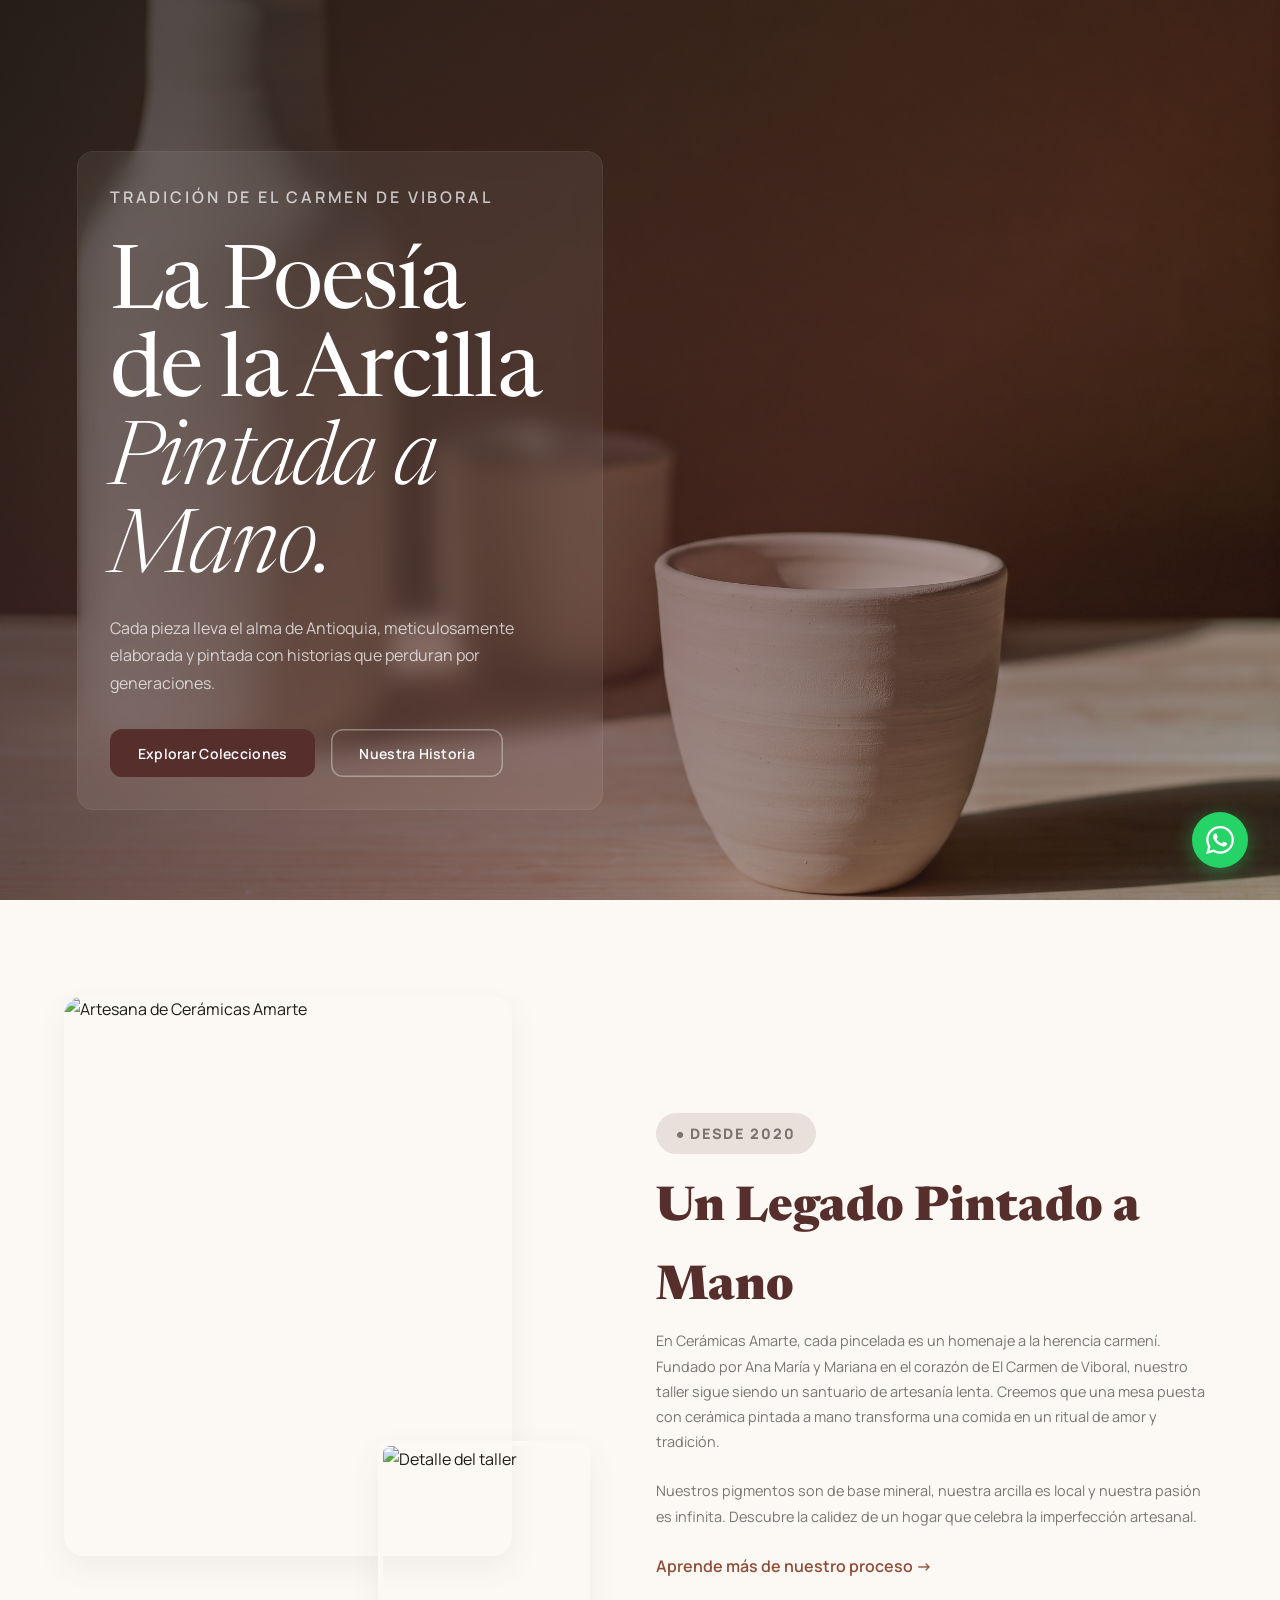
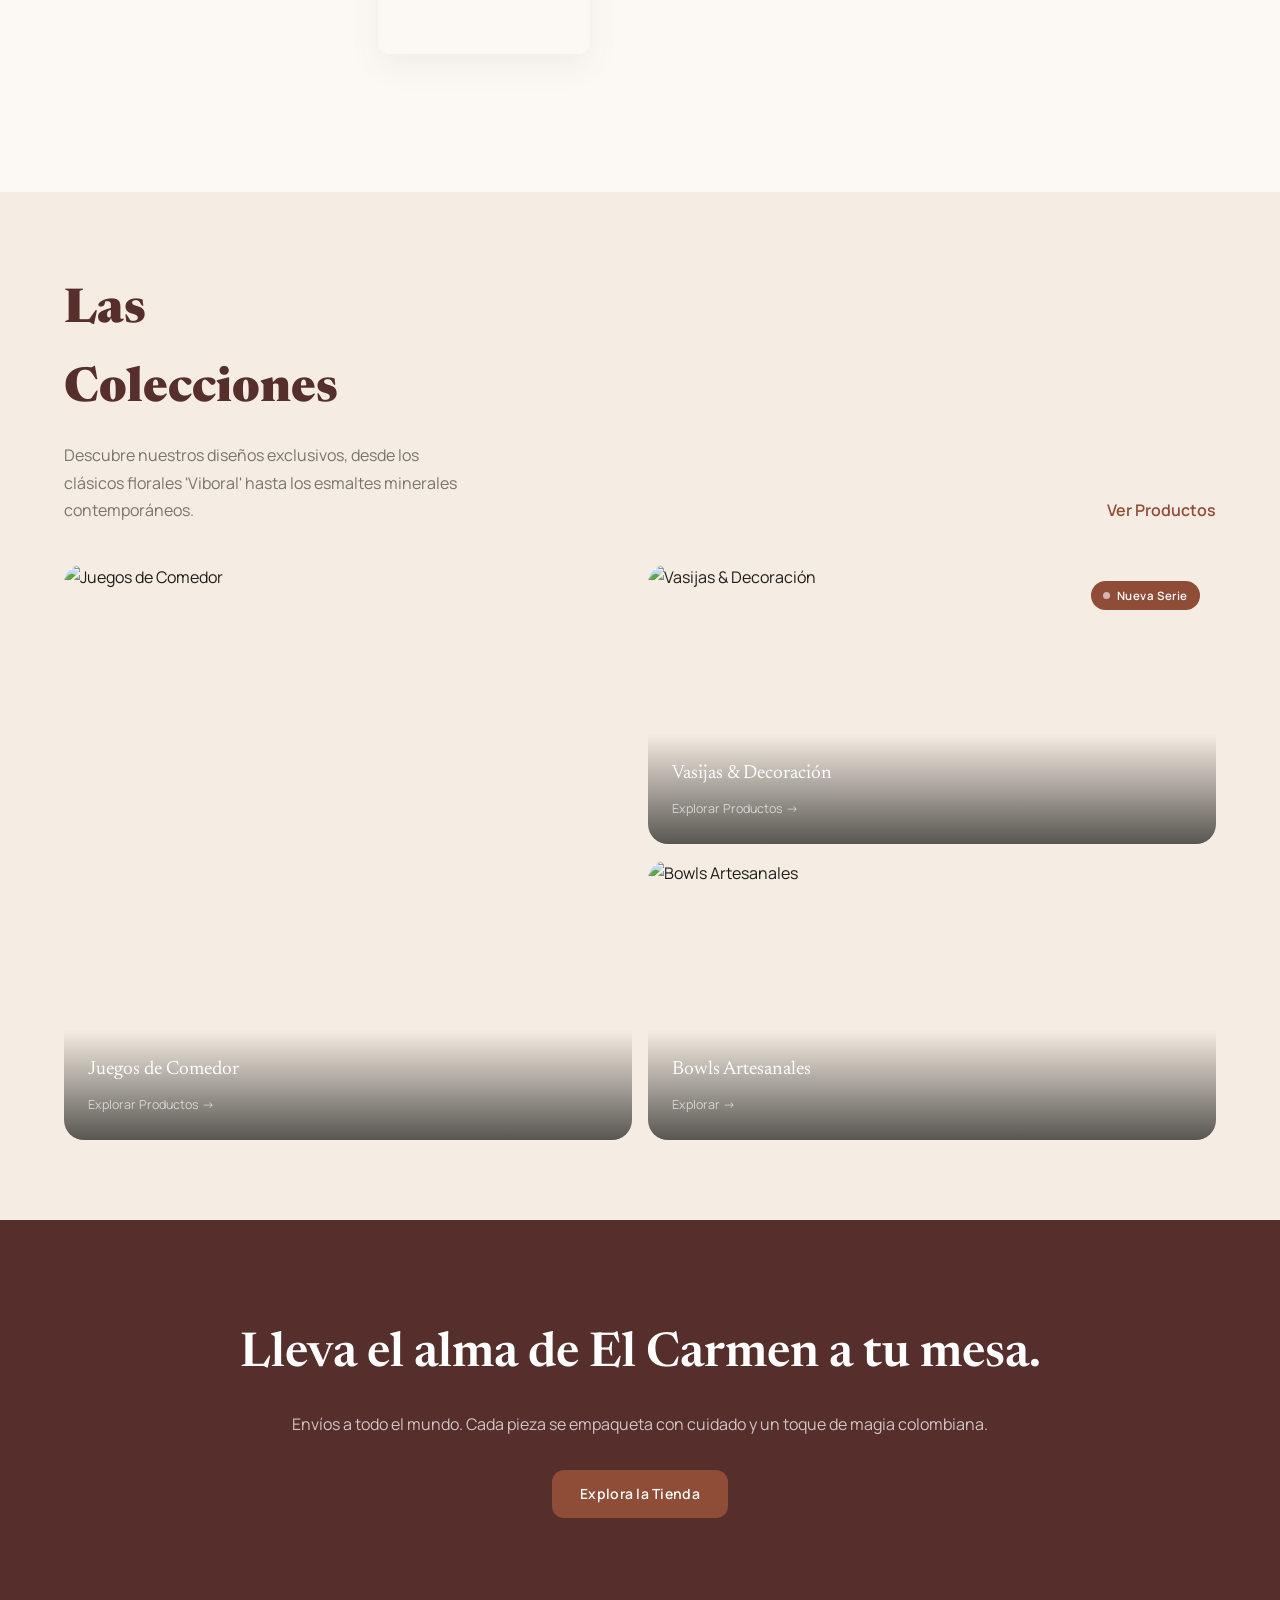
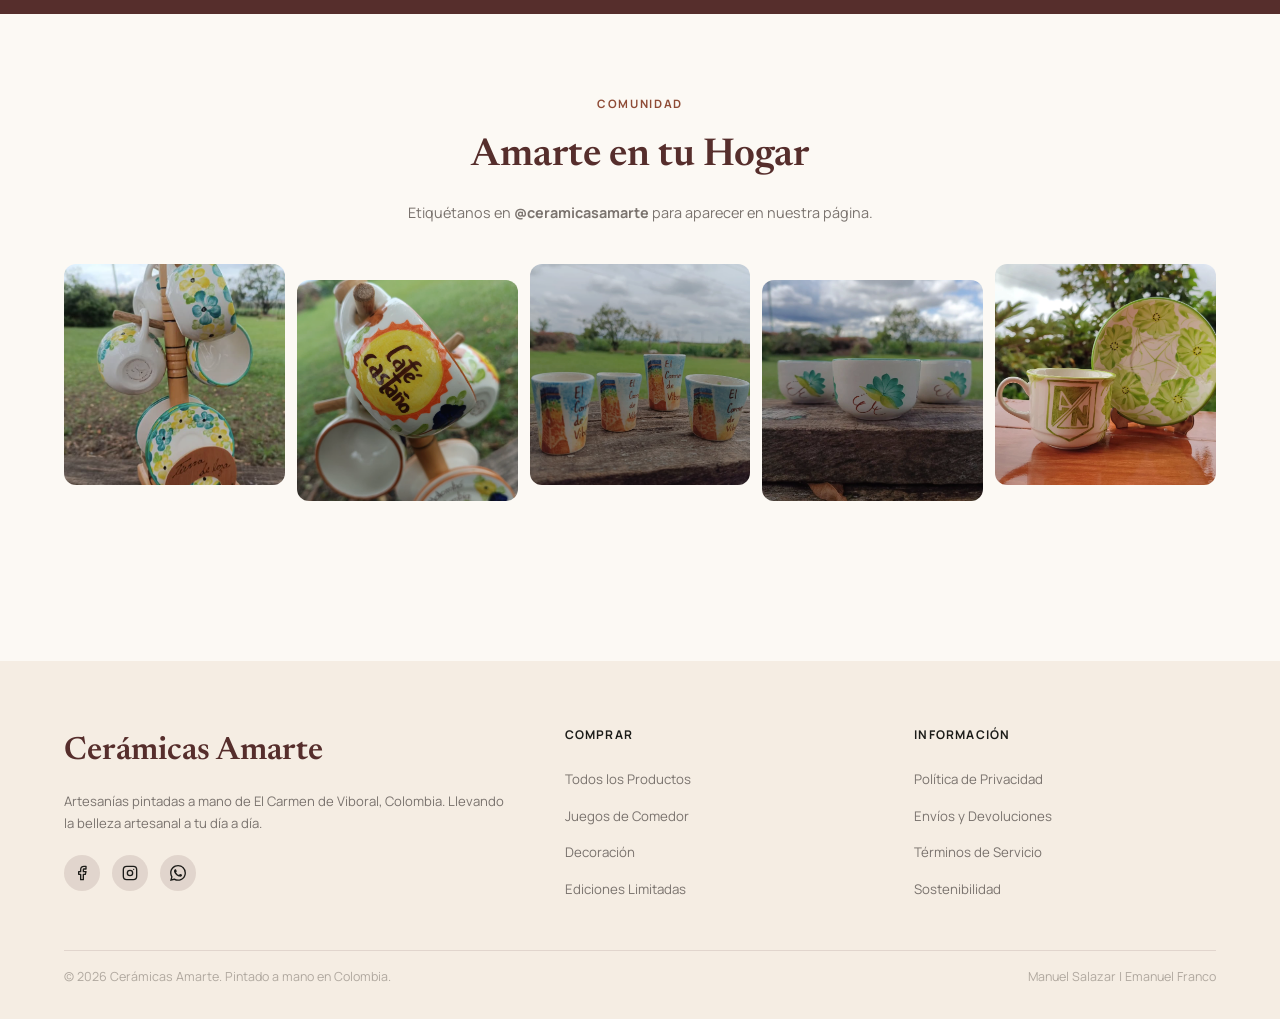
==== commit 316f3faf: "Legal: add proprietary license and copyright headers - Add LICENSE file with Spanish proprietary lic" ====
--- a/index.html
+++ b/index.html
@@ -1,6 +1,8 @@
 <!DOCTYPE html>
 <html lang="es">
 <head>
+  <!-- Copyright (c) 2026 Manuel Salazar Urrego. Todos los derechos reservados. -->
+  <!-- Licenciado bajo licencia privativa. Ver archivo LICENSE para detalles. -->
   <meta charset="UTF-8"/>
   <meta name="viewport" content="width=device-width, initial-scale=1.0"/>
   <title>Cerámicas Amarte — Artesanías pintadas a mano de El Carmen de Viboral</title>
@@ -76,8 +78,8 @@
 
   <section class="section-about" id="nosotros">
     <div class="about-images reveal">
-      <img class="about-img-main" src="https://picsum.photos/seed/artesana-01/600/800" alt="Artesana de Cerámicas Amarte"/>
-      <img class="about-img-accent" src="https://picsum.photos/seed/taller-detail/400/400" alt="Detalle del taller"/>
+      <img class="about-img-main" src="assets/about-us-main.png" alt="Artesana de Cerámicas Amarte"/>
+      <img class="about-img-accent" src="assets/about-us-secondary.png" alt="Detalle del taller"/>
     </div>
     <div class="about-content">
       <div class="eyebrow reveal">
@@ -93,13 +95,18 @@
 
   <section class="section-collections">
     <div class="section-header reveal">
-      <h2>Las<br>Colecciones</h2>
+      <div>
+        <h2>Las<br>Colecciones</h2>
+        <p style="color:var(--on-surface-muted);font-size:1rem;line-height:1.7;max-width:400px;margin-top:0.75rem;">
+          Descubre nuestros diseños exclusivos, desde los clásicos florales 'Viboral' hasta los esmaltes minerales contemporáneos.
+        </p>
+      </div>
       <a href="tienda.html" class="btn-ghost">Ver Productos</a>
     </div>
     <div class="collections-grid">
-      <a href="tienda.html" class="collection-card reveal" style="min-height:480px">
-        <div class="card-img-wrap" style="height:100%">
-          <img src="https://picsum.photos/seed/coleccion-mesa/800/1000" alt="Juegos de Comedor"/>
+      <a href="tienda.html" class="collection-card reveal">
+        <div class="card-img-wrap">
+          <img src="assets/collections-1.png" alt="Juegos de Comedor"/>
         </div>
         <div class="collection-card-overlay">
           <h3>Juegos de Comedor</h3>
@@ -107,8 +114,8 @@
         </div>
       </a>
       <a href="tienda.html" class="collection-card reveal reveal-delay-1">
-        <div class="card-img-wrap" style="height:280px">
-          <img src="https://picsum.photos/seed/coleccion-vasijas/800/600" alt="Vasijas & Decoración"/>
+        <div class="card-img-wrap">
+          <img src="assets/collections-2.png" alt="Vasijas & Decoración"/>
         </div>
         <div class="collection-card-overlay">
           <h3>Vasijas & Decoración</h3>
@@ -117,8 +124,8 @@
         <div class="collection-tag-pill"><span class="chip chip-nuevo">Nueva Serie</span></div>
       </a>
       <a href="tienda.html" class="collection-card reveal reveal-delay-2">
-        <div class="card-img-wrap" style="height:220px">
-          <img src="https://picsum.photos/seed/coleccion-bowls/800/500" alt="Bowls Artesanales"/>
+        <div class="card-img-wrap">
+          <img src="assets/collections-3.png" alt="Bowls Artesanales"/>
         </div>
         <div class="collection-card-overlay">
           <h3>Bowls Artesanales</h3>
--- a/style.css
+++ b/style.css
@@ -1,3 +1,6 @@
+/* Copyright (c) 2026 Cerámicas Amarte. Todos los derechos reservados. */
+/* Licenciado bajo licencia privativa. Ver archivo LICENSE para detalles. */
+
 @import url('https://fonts.googleapis.com/css2?family=Newsreader:ital,opsz,wght@0,6..72,300;0,6..72,400;0,6..72,500;1,6..72,300;1,6..72,400&family=Manrope:wght@300;400;500;600;700&display=swap');
 @import url('https://fonts.googleapis.com/css2?family=Manrope:wght@200..800&display=swap');
 
@@ -23,7 +26,7 @@
   --radius-pill:      100px;
   --font-display:     'Newsreader', Georgia, serif;
   --font-body:        'Manrope', sans-serif;
-  --nav-h:            92px;
+  --nav-h:            82px;
   --transition:       all 0.3s cubic-bezier(0.4,0,0.2,1);
 }
 
@@ -164,7 +167,7 @@
    ══════════════════════════════════════════════ */
 .navbar-brand {
   font-family: var(--font-display);
-  font-size: 2rem;
+  font-size: 1.8rem;
   font-weight: 600;
   color: var(--primary);
   letter-spacing: -0.01em;
@@ -247,22 +250,35 @@
    Se muestra con jQuery slideToggle al abrir.
    ══════════════════════════════════════════════ */
 .nav-mobile {
-  opacity: 0;
-  display: none;
+  display: flex;
+  flex-direction: column;
+  align-items: center;
   position: fixed;
   top: var(--nav-h); left: 0; right: 0;
   background: rgba(252,249,244,0.97);
   backdrop-filter: blur(20px);
   padding: 2rem clamp(1.5rem, 5vw, 4rem);
-  display: flex;
-  flex-direction: column;
   gap: 1.5rem;
   z-index: 999;
   box-shadow: var(--shadow-ambient);
-}
-
-.nav-mobile.open { flex-direction: column; opacity: 1; transition: opacity 0.4s ease; display: flex; }
-.nav-mobile a { font-size: 1.1rem; font-weight: 500; color: var(--on-surface); }
+  max-height: 0;
+  overflow: hidden;
+  padding-top: 0;
+  padding-bottom: 0;
+  opacity: 0;
+  transition: max-height 0.35s cubic-bezier(0.4,0,0.2,1),
+              opacity 0.3s ease,
+              padding 0.35s ease;
+}
+
+.nav-mobile.open {
+  max-height: 400px;
+  opacity: 1;
+  padding-top: 2rem;
+  padding-bottom: 2rem;
+}
+
+.nav-mobile a { font-size: 1.1rem; font-weight: 500; color: var(--primary); }
 .nav-mobile a:hover { color: var(--secondary); }
 
 /* ══════════════════════════════════════════════
@@ -785,30 +801,36 @@
   padding: 6rem clamp(1.5rem, 5vw, 4rem);
   display: grid;
   grid-template-columns: 1fr 1fr;
-  gap: 5rem;
+  gap: 2rem;
   align-items: center;
 }
 .about-images { position: relative; aspect-ratio: 4/5; }
+
 .about-img-main {
-  width: 80%; height: 100%;
+  width: 80%; height: 80%;
   border-radius: var(--radius-lg);
   position: absolute; top: 0; left: 0;
   box-shadow: var(--shadow-ambient);
 }
 .about-img-accent {
-  width: 48%; aspect-ratio: 1;
+  width: 38%; aspect-ratio: 1;
   border-radius: var(--radius-md);
-  position: absolute; bottom: -5%; right: -4%;
+  position: absolute; bottom: 6%; right: 6%;
   box-shadow: var(--shadow-ambient);
   border: 5px solid var(--surface);
 }
+
+.about-content {
+  max-width: 560px;
+}
+
 .about-content .eyebrow {
   width: 160px;
   display: flex;
   align-content: center;
   justify-content: center;
   gap: 0.2rem;
-  color: var(--secondary); 
+  color: var(--primary); 
   background-color: var(--outline-ghost);
   padding: 0.5rem 1rem;
   border-radius: 1000px;
@@ -822,34 +844,109 @@
   margin-bottom: 0;
 }
 
-.about-content h2 { margin-bottom: 1.5rem; color: var(--primary); font-family: var(--font-display); font-size: clamp(1.6rem, 3vw, 2.4rem); font-weight: 800; }
-.about-content p { color: var(--on-surface-muted); margin-bottom: 1rem; font-size: 0.9rem; line-height: 1.75; }
+.about-content h2 { color: var(--primary); font-family: var(--font-display); font-size: clamp(2rem, 6vw, 3rem); font-weight: 800; }
+.about-content p { color: var(--on-surface-muted); margin-bottom: 1.5rem; font-size: 0.9rem; line-height: 1.75; }
 
 /* Sección de colecciones */
 .section-collections { padding: 5rem clamp(1.5rem, 5vw, 4rem); background: var(--surface-low); }
 .section-header { display: flex; justify-content: space-between; align-items: flex-end; margin-bottom: 2.5rem; }
-.section-header h2 { color: var(--primary); font-family: var(--font-display); font-size: clamp(1.6rem, 3vw, 2.4rem); font-weight: 800; }
-
+.section-header h2 { color: var(--primary); font-family: var(--font-display); font-size: clamp(2rem, 4vw, 3rem); font-weight: 800; }
+
+/* DESPUÉS */
 .collections-grid {
   display: grid;
   grid-template-columns: 1fr 1fr;
-  grid-template-rows: auto auto;
+  grid-template-rows: 280px 280px;
   gap: 1rem;
 }
+
 .collection-card {
-  position: relative; border-radius: var(--radius-lg);
-  overflow: hidden; cursor: pointer;
+  position: relative;
+  border-radius: var(--radius-lg);
+  overflow: hidden;
+  cursor: pointer;
   transition: transform 0.4s ease;
 }
 .collection-card:hover { transform: scale(1.015); }
-.collection-card img { transition: transform 0.6s ease; }
 .collection-card:hover img { transform: scale(1.05); }
-.collection-card:nth-child(1) { grid-row: span 2; }
-.card-img-wrap { width: 100%; height: 100%; overflow: hidden; }
-.card-img-wrap img { width: 100%; height: 100%; }
+
+/* Imagen grande — ocupa las 2 filas a la izquierda */
+.collection-card:nth-child(1) {
+  grid-column: 1;
+  grid-row: 1 / 3;
+}
+
+/* Las dos pequeñas van apiladas a la derecha */
+.collection-card:nth-child(2) {
+  grid-column: 2;
+  grid-row: 1;
+}
+.collection-card:nth-child(3) {
+  grid-column: 2;
+  grid-row: 2;
+}
+
+.card-img-wrap {
+  width: 100%;
+  height: 100%;
+  overflow: hidden;
+}
+.card-img-wrap img {
+  width: 100%;
+  height: 100%;
+  transition: transform 0.6s ease;
+}
+
+.collection-card:nth-child(2) .card-img-wrap img,
+.collection-card:nth-child(3) .card-img-wrap img {
+  object-fit: cover;
+  object-position: center 60%;
+  height: 100%;
+  width: 100%;
+}
+
+/* Responsive: stack on mobile, flexible on tablet */
+@media (max-width: 1024px) {
+  .collections-grid {
+    grid-template-columns: 1fr;
+    grid-template-rows: auto auto auto;
+  }
+  .collection-card:nth-child(1),
+  .collection-card:nth-child(2),
+  .collection-card:nth-child(3) {
+    grid-column: 1;
+    grid-row: auto;
+  }
+  .collection-card:nth-child(1) {
+    aspect-ratio: 4/3;
+  }
+  .collection-card:nth-child(2),
+  .collection-card:nth-child(3) {
+    aspect-ratio: 4/3;
+  }
+}
+
+@media (max-width: 640px) {
+  .collections-grid {
+    gap: 0.75rem;
+  }
+  .collection-card:nth-child(1) {
+    aspect-ratio: 16/10;
+  }
+}
+
+/* Desktop: first card spans 2 rows, let grid handle height */
+@media (min-width: 1025px) {
+  .collection-card:nth-child(1) {
+    aspect-ratio: auto;
+    height: 100%;
+  }
+}
+
 .collection-card-overlay {
-  position: absolute; bottom: 0; left: 0; right: 0; padding: 1.5rem;
-  background: linear-gradient(0deg, rgba(28,28,25,0.7) 0%, transparent 100%);
+  position: absolute; bottom: 0; left: 0; right: 0;
+  padding: 1.5rem;
+  background: linear-gradient(0deg, rgba(28,28,25,0.72) 0%, transparent 100%);
 }
 .collection-card-overlay h3 {
   font-family: var(--font-display); color: #fff;
@@ -1123,7 +1220,7 @@
   font-size: 0.82rem; font-weight: 600;
   opacity: 0; pointer-events: none;
   transition: opacity 0.3s, transform 0.3s;
-  z-index: 3000; white-space: nowrap;
+  z-index: 9000; white-space: nowrap;
 }
 .toast-added.show { opacity: 1; transform: translateX(-50%) translateY(0); }
 
@@ -1141,8 +1238,8 @@
   :root { --nav-h: 84px; }
   .navbar-links { display: none; }
   .nav-hamburger { display: flex; }
-  .section-about { grid-template-columns: 1fr; gap: 2.5rem; }
-  .about-img-accent { width: 40%; right: 0; bottom: -10%; }
+  .section-about { grid-template-columns: 1fr; gap: 0rem; }
+  .about-img-accent { width: 40%; right: 0; bottom: 6%; }
   .collections-grid { grid-template-columns: 1fr; }
   .collection-card:nth-child(1) { grid-row: span 1; }
   .community-grid { grid-template-columns: repeat(3, 1fr); }
@@ -1157,6 +1254,7 @@
   .footer-brand { grid-column: span 1; }
   .footer-bottom { flex-direction: column; gap: 0.5rem; }
   #cart-drawer { width: 100%; }
+  .section-header { flex-direction: column; align-items: flex-start; gap: 1rem; }
 }
 
 @media (max-width: 480px) {
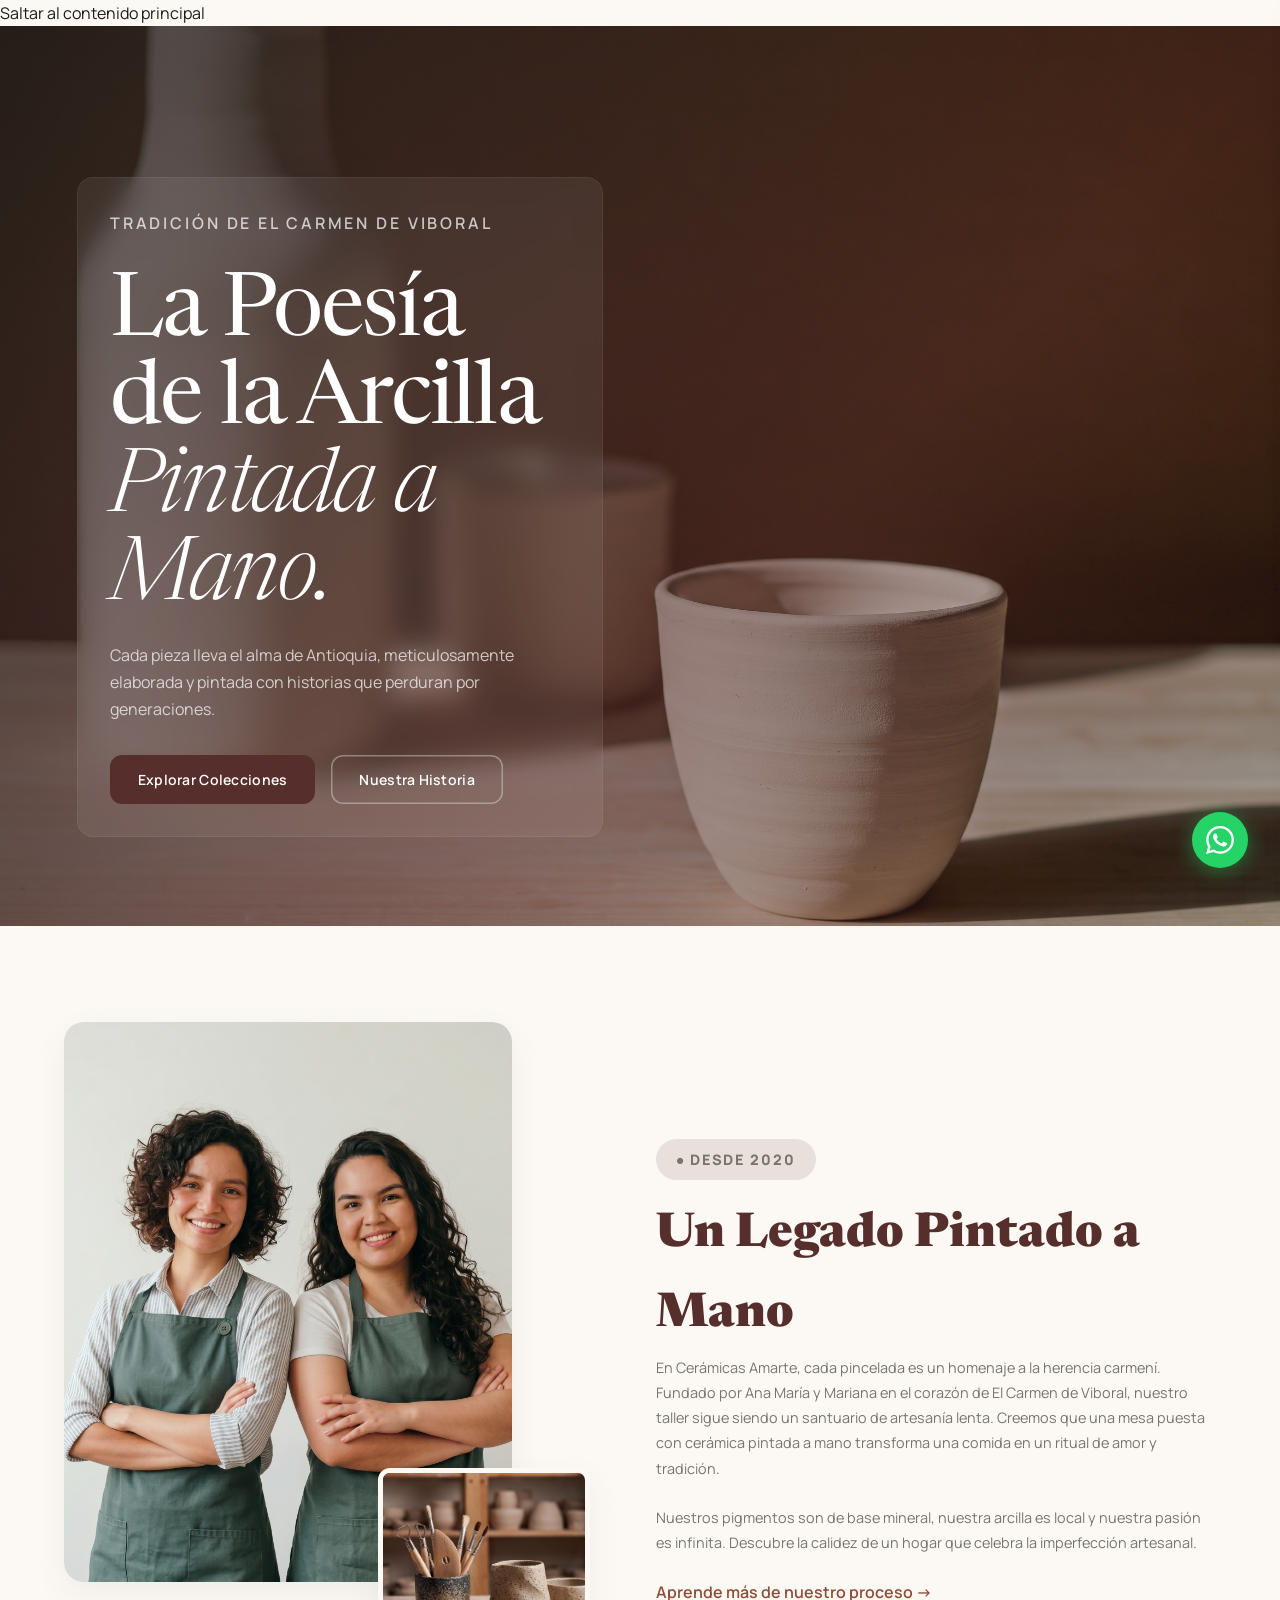
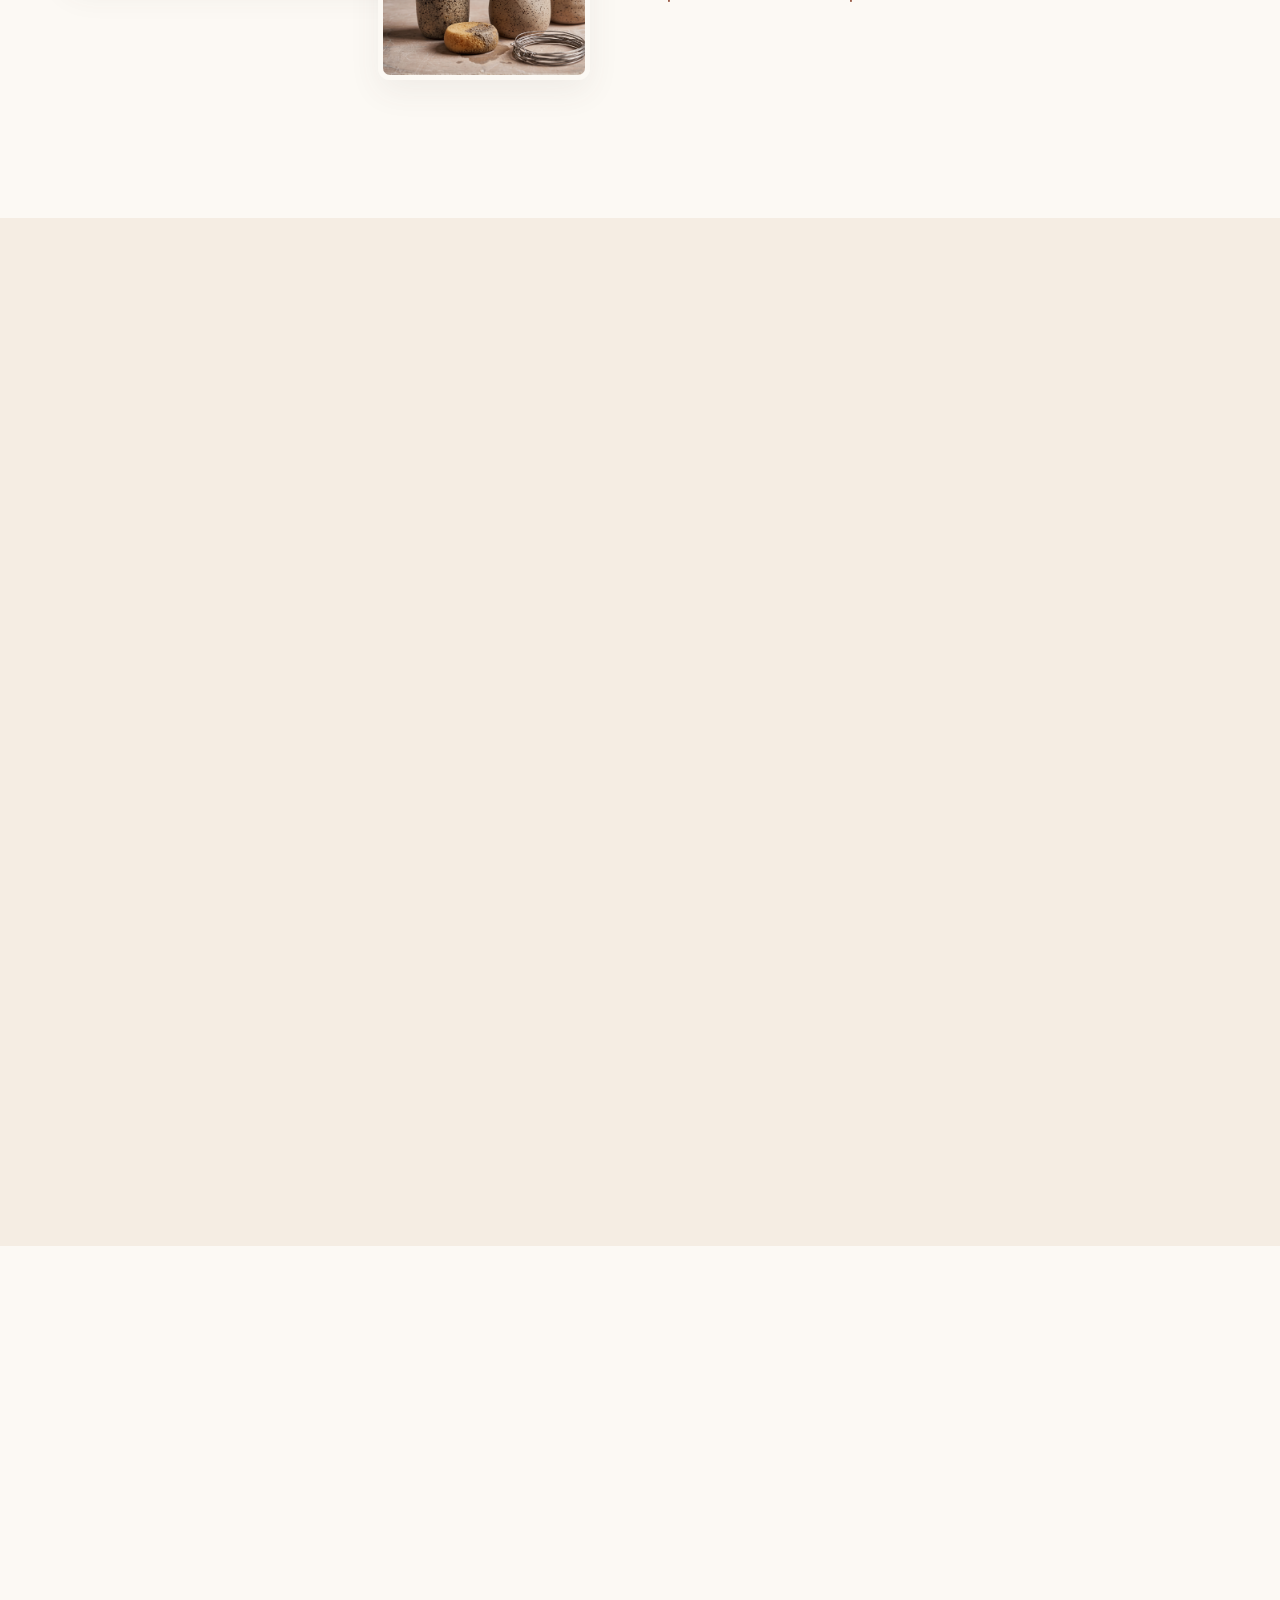
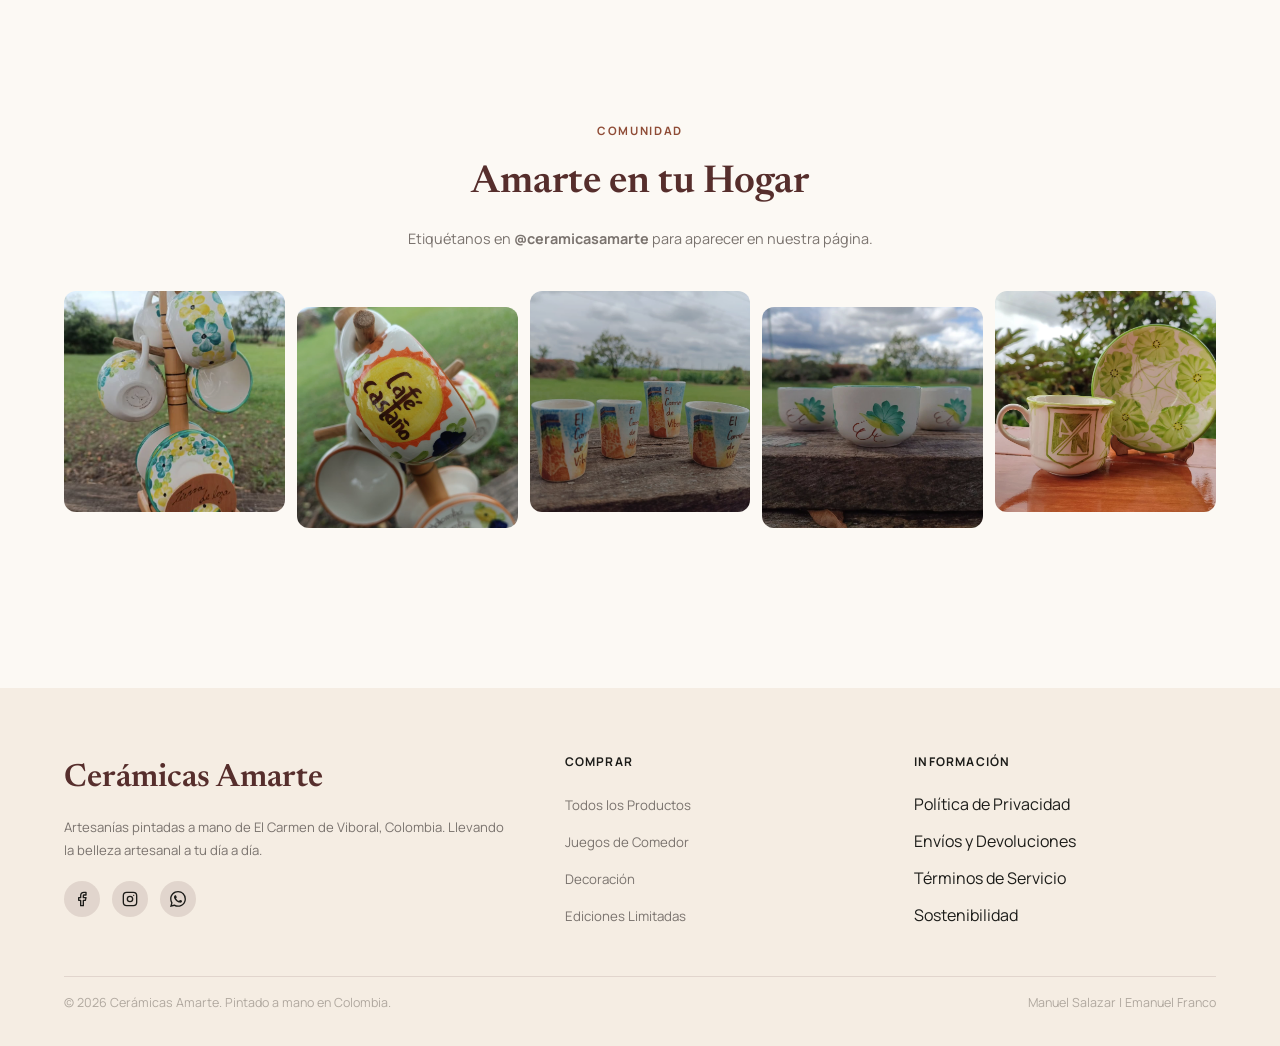
==== commit 41652a5a: "feat: add SEO metadata, Open Graph, JSON-LD, and canonical URLs - Meta descriptions on all 4 pages -" ====
--- a/index.html
+++ b/index.html
@@ -6,10 +6,64 @@
   <meta charset="UTF-8"/>
   <meta name="viewport" content="width=device-width, initial-scale=1.0"/>
   <title>Cerámicas Amarte — Artesanías pintadas a mano de El Carmen de Viboral</title>
+  <meta name="description" content="Cerámicas Amarte — Artesanías pintadas a mano desde 2020 en El Carmen de Viboral, Antioquia. Descubre platos, bowls y decoración hechos con arcilla local y pigmentos minerales."/>
+  <meta property="og:type" content="website"/>
+  <meta property="og:title" content="Cerámicas Amarte — Artesanías pintadas a mano de El Carmen de Viboral"/>
+  <meta property="og:description" content="Artesanías pintadas a mano desde 2020 en El Carmen de Viboral, Antioquia. Platos, bowls y decoración hechos con arcilla local y pigmentos minerales."/>
+  <meta property="og:image" content="https://ceramicasamarte.com/assets/logo.png"/>
+  <meta property="og:url" content="https://ceramicasamarte.com/"/>
+  <meta property="og:locale" content="es_CO"/>
+  <meta name="twitter:card" content="summary_large_image"/>
+  <meta name="twitter:title" content="Cerámicas Amarte — Artesanías pintadas a mano de El Carmen de Viboral"/>
+  <meta name="twitter:description" content="Artesanías pintadas a mano desde 2020 en El Carmen de Viboral, Antioquia. Platos, bowls y decoración hechos con arcilla local y pigmentos minerales."/>
+  <meta name="twitter:image" content="https://ceramicasamarte.com/assets/logo.png"/>
+  <link rel="canonical" href="https://ceramicasamarte.com/"/>
   <link rel="stylesheet" href="style.css"/>
   <link rel="icon" type="image/x-icon" href="assets/logo.png"/>
+  <script type="application/ld+json">
+  {
+    "@context": "https://schema.org",
+    "@type": "Organization",
+    "name": "Cerámicas Amarte",
+    "url": "https://ceramicasamarte.com",
+    "logo": "https://ceramicasamarte.com/assets/logo.png",
+    "description": "Artesanías pintadas a mano de El Carmen de Viboral, Colombia.",
+    "foundingDate": "2020",
+    "address": {
+      "@type": "PostalAddress",
+      "streetAddress": "Cra 31 #28-36 Paseo del Ángel Local #8",
+      "addressLocality": "El Carmen de Viboral",
+      "addressRegion": "Antioquia",
+      "addressCountry": "CO"
+    },
+    "contactPoint": {
+      "@type": "ContactPoint",
+      "telephone": "+57-3128597397",
+      "contactType": "customer service"
+    },
+    "sameAs": [
+      "https://www.instagram.com/ceramicasamarte/",
+      "https://www.facebook.com/profile.php?id=100080872444026"
+    ]
+  }
+  </script>
+  <script type="application/ld+json">
+  {
+    "@context": "https://schema.org",
+    "@type": "WebSite",
+    "name": "Cerámicas Amarte",
+    "url": "https://ceramicasamarte.com",
+    "potentialAction": {
+      "@type": "SearchAction",
+      "target": "https://ceramicasamarte.com/tienda.html?q={search_term_string}",
+      "query-input": "required name=search_term_string"
+    }
+  }
+  </script>
 </head>
 <body class="page-home">
+
+  <a class="skip-link" href="#main-content">Saltar al contenido principal</a>
 
   <nav class="navbar" id="navbar">
     <a href="index.html" class="navbar-brand">Cerámicas Amarte</a>
@@ -21,7 +75,7 @@
     </ul>
     <div style="display:flex;align-items:center;gap:0.5rem;">
       <button id="cart-btn" aria-label="Abrir carrito de compras">
-        <svg width="22" height="22" viewBox="0 0 24 24" fill="none" stroke="currentColor" stroke-width="2" stroke-linecap="round" stroke-linejoin="round">
+        <svg width="22" height="22" viewBox="0 0 24 24" fill="none" stroke="currentColor" stroke-width="2" stroke-linecap="round" stroke-linejoin="round" aria-hidden="true">
           <circle cx="9" cy="21" r="1"/><circle cx="20" cy="21" r="1"/>
           <path d="M1 1h4l2.68 13.39a2 2 0 0 0 2 1.61h9.72a2 2 0 0 0 2-1.61L23 6H6"/>
         </svg>
@@ -55,13 +109,14 @@
         <span class="cart-total-amount" id="cart-total-amount">$0</span>
       </div>
       <button id="cart-checkout-btn" class="btn btn-whatsapp" style="width:100%;gap:0.6rem">
-        <svg viewBox="0 0 24 24" fill="white" width="18" height="18"><path d="M17.472 14.382c-.297-.149-1.758-.867-2.03-.967-.273-.099-.471-.148-.67.15-.197.297-.767.966-.94 1.164-.173.199-.347.223-.644.075-.297-.15-1.255-.463-2.39-1.475-.883-.788-1.48-1.761-1.653-2.059-.173-.297-.018-.458.13-.606.134-.133.298-.347.446-.52.149-.174.198-.298.298-.497.099-.198.05-.371-.025-.52-.075-.149-.669-1.612-.916-2.207-.242-.579-.487-.5-.669-.51-.173-.008-.371-.01-.57-.01-.198 0-.52.074-.792.372-.272.297-1.04 1.016-1.04 2.479 0 1.462 1.065 2.875 1.213 3.074.149.198 2.096 3.2 5.077 4.487.709.306 1.262.489 1.694.625.712.227 1.36.195 1.871.118.571-.085 1.758-.719 2.006-1.413.248-.694.248-1.289.173-1.413-.074-.124-.272-.198-.57-.347m-5.421 7.403h-.004a9.87 9.87 0 0 1-5.031-1.378l-.361-.214-3.741.982.998-3.648-.235-.374a9.86 9.86 0 0 1-1.51-5.26c.001-5.45 4.436-9.884 9.888-9.884 2.64 0 5.122 1.03 6.988 2.898a9.825 9.825 0 0 1 2.893 6.994c-.003 5.45-4.437 9.884-9.885 9.884m8.413-18.297A11.815 11.815 0 0 0 12.05 0C5.495 0 .16 5.335.157 11.892c0 2.096.547 4.142 1.588 5.945L.057 24l6.305-1.654a11.882 11.882 0 0 0 5.683 1.448h.005c6.554 0 11.89-5.335 11.893-11.893a11.821 11.821 0 0 0-3.48-8.413z"/></svg>
+        <svg viewBox="0 0 24 24" fill="white" width="18" height="18" aria-hidden="true"><path d="M17.472 14.382c-.297-.149-1.758-.867-2.03-.967-.273-.099-.471-.148-.67.15-.197.297-.767.966-.94 1.164-.173.199-.347.223-.644.075-.297-.15-1.255-.463-2.39-1.475-.883-.788-1.48-1.761-1.653-2.059-.173-.297-.018-.458.13-.606.134-.133.298-.347.446-.52.149-.174.198-.298.298-.497.099-.198.05-.371-.025-.52-.075-.149-.669-1.612-.916-2.207-.242-.579-.487-.5-.669-.51-.173-.008-.371-.01-.57-.01-.198 0-.52.074-.792.372-.272.297-1.04 1.016-1.04 2.479 0 1.462 1.065 2.875 1.213 3.074.149.198 2.096 3.2 5.077 4.487.709.306 1.262.489 1.694.625.712.227 1.36.195 1.871.118.571-.085 1.758-.719 2.006-1.413.248-.694.248-1.289.173-1.413-.074-.124-.272-.198-.57-.347m-5.421 7.403h-.004a9.87 9.87 0 0 1-5.031-1.378l-.361-.214-3.741.982.998-3.648-.235-.374a9.86 9.86 0 0 1-1.51-5.26c.001-5.45 4.436-9.884 9.888-9.884 2.64 0 5.122 1.03 6.988 2.898a9.825 9.825 0 0 1 2.893 6.994c-.003 5.45-4.437 9.884-9.885 9.884m8.413-18.297A11.815 11.815 0 0 0 12.05 0C5.495 0 .16 5.335.157 11.892c0 2.096.547 4.142 1.588 5.945L.057 24l6.305-1.654a11.882 11.882 0 0 0 5.683 1.448h.005c6.554 0 11.89-5.335 11.893-11.893a11.821 11.821 0 0 0-3.48-8.413z"/></svg>
         Finalizar pedido por WhatsApp
       </button>
       <button class="btn btn-secondary" style="width:100%;" onclick="document.getElementById('cart-close').click()">Seguir comprando</button>
     </div>
   </aside>
 
+  <main id="main-content">
   <section class="hero">
     <div class="hero-bg"></div>
     <div class="hero-overlay"></div>
@@ -146,13 +201,14 @@
     <h2 class="reveal">Amarte en tu Hogar</h2>
     <p class="reveal reveal-delay-1">Etiquétanos en <strong>@ceramicasamarte</strong> para aparecer en nuestra página.</p>
     <div class="community-grid reveal reveal-delay-2">
-      <div class="community-item"><img src="assets/community-one.png" alt="Comunidad 1"/></div>
-      <div class="community-item"><img src="assets/community-two.png" alt="Comunidad 2"/></div>
-      <div class="community-item"><img src="assets/community-three.png" alt="Comunidad 3"/></div>
-      <div class="community-item"><img src="assets/community-four.png" alt="Comunidad 4"/></div>
-      <div class="community-item"><img src="assets/community-five.png" alt="Comunidad 5"/></div>
-    </div>
-  </section>
+      <div class="community-item"><img src="assets/community-one.png" alt="Cliente disfrutando de cerámica artesanal Cerámicas Amarte"/></div>
+      <div class="community-item"><img src="assets/community-two.png" alt="Mesa decorada con piezas de cerámica pintadas a mano"/></div>
+      <div class="community-item"><img src="assets/community-three.png" alt="Artesanía de barro en hogar colombiano"/></div>
+      <div class="community-item"><img src="assets/community-four.png" alt="Plato decorativo Cerámicas Amarte en uso cotidiano"/></div>
+      <div class="community-item"><img src="assets/community-five.png" alt="Colección de cerámica artesanal en ambiente hogareño"/></div>
+    </div>
+  </section>
+  </main>
 
   <footer>
     <div class="footer-grid">
@@ -177,10 +233,10 @@
       <div class="footer-col">
         <h4>Información</h4>
         <ul>
-          <li><a href="#">Política de Privacidad</a></li>
-          <li><a href="#">Envíos y Devoluciones</a></li>
-          <li><a href="#">Términos de Servicio</a></li>
-          <li><a href="#">Sostenibilidad</a></li>
+          <li><span>Política de Privacidad</span></li>
+          <li><span>Envíos y Devoluciones</span></li>
+          <li><span>Términos de Servicio</span></li>
+          <li><span>Sostenibilidad</span></li>
         </ul>
       </div>
     </div>
@@ -191,9 +247,9 @@
   </footer>
 
   <a id="whatsapp-fab" href="https://api.whatsapp.com/message/XONETFUHFXILM1?autoload=1&app_absent=0&utm_source=ig" target="_blank" rel="noopener" aria-label="Contáctanos por WhatsApp">
-    <svg viewBox="0 0 24 24" fill="white"><path d="M17.472 14.382c-.297-.149-1.758-.867-2.03-.967-.273-.099-.471-.148-.67.15-.197.297-.767.966-.94 1.164-.173.199-.347.223-.644.075-.297-.15-1.255-.463-2.39-1.475-.883-.788-1.48-1.761-1.653-2.059-.173-.297-.018-.458.13-.606.134-.133.298-.347.446-.52.149-.174.198-.298.298-.497.099-.198.05-.371-.025-.52-.075-.149-.669-1.612-.916-2.207-.242-.579-.487-.5-.669-.51-.173-.008-.371-.01-.57-.01-.198 0-.52.074-.792.372-.272.297-1.04 1.016-1.04 2.479 0 1.462 1.065 2.875 1.213 3.074.149.198 2.096 3.2 5.077 4.487.709.306 1.262.489 1.694.625.712.227 1.36.195 1.871.118.571-.085 1.758-.719 2.006-1.413.248-.694.248-1.289.173-1.413-.074-.124-.272-.198-.57-.347m-5.421 7.403h-.004a9.87 9.87 0 0 1-5.031-1.378l-.361-.214-3.741.982.998-3.648-.235-.374a9.86 9.86 0 0 1-1.51-5.26c.001-5.45 4.436-9.884 9.888-9.884 2.64 0 5.122 1.03 6.988 2.898a9.825 9.825 0 0 1 2.893 6.994c-.003 5.45-4.437 9.884-9.885 9.884m8.413-18.297A11.815 11.815 0 0 0 12.05 0C5.495 0 .16 5.335.157 11.892c0 2.096.547 4.142 1.588 5.945L.057 24l6.305-1.654a11.882 11.882 0 0 0 5.683 1.448h.005c6.554 0 11.89-5.335 11.893-11.893a11.821 11.821 0 0 0-3.48-8.413z"/></svg>
+    <svg viewBox="0 0 24 24" fill="white" aria-hidden="true"><path d="M17.472 14.382c-.297-.149-1.758-.867-2.03-.967-.273-.099-.471-.148-.67.15-.197.297-.767.966-.94 1.164-.173.199-.347.223-.644.075-.297-.15-1.255-.463-2.39-1.475-.883-.788-1.48-1.761-1.653-2.059-.173-.297-.018-.458.13-.606.134-.133.298-.347.446-.52.149-.174.198-.298.298-.497.099-.198.05-.371-.025-.52-.075-.149-.669-1.612-.916-2.207-.242-.579-.487-.5-.669-.51-.173-.008-.371-.01-.57-.01-.198 0-.52.074-.792.372-.272.297-1.04 1.016-1.04 2.479 0 1.462 1.065 2.875 1.213 3.074.149.198 2.096 3.2 5.077 4.487.709.306 1.262.489 1.694.625.712.227 1.36.195 1.871.118.571-.085 1.758-.719 2.006-1.413.248-.694.248-1.289.173-1.413-.074-.124-.272-.198-.57-.347m-5.421 7.403h-.004a9.87 9.87 0 0 1-5.031-1.378l-.361-.214-3.741.982.998-3.648-.235-.374a9.86 9.86 0 0 1-1.51-5.26c.001-5.45 4.436-9.884 9.888-9.884 2.64 0 5.122 1.03 6.988 2.898a9.825 9.825 0 0 1 2.893 6.994c-.003 5.45-4.437 9.884-9.885 9.884m8.413-18.297A11.815 11.815 0 0 0 12.05 0C5.495 0 .16 5.335.157 11.892c0 2.096.547 4.142 1.588 5.945L.057 24l6.305-1.654a11.882 11.882 0 0 0 5.683 1.448h.005c6.554 0 11.89-5.335 11.893-11.893a11.821 11.821 0 0 0-3.48-8.413z"/></svg>
   </a>
-  <div class="toast-added" id="toast-added"></div>
+  <div class="toast-added" id="toast-added" aria-live="polite"></div>
 
   <script src="https://code.jquery.com/jquery-3.7.1.min.js"></script>
   <script src="main.js"></script>
--- a/style.css
+++ b/style.css
@@ -233,8 +233,9 @@
 
 .nav-hamburger span {
   display: block;
+  width: 100%;
   height: 2px;
-  background: var(--on-surface);
+  background: #1c1c19; /* var(--on-surface) explicit for Safari */
   border-radius: 2px;
   transition: var(--transition);
 }
@@ -296,6 +297,7 @@
   cursor: pointer;
   transition: background 0.2s;
   background: transparent;
+  color: #1c1c19; /* var(--on-surface) explicit for Safari SVG stroke */
 }
 
 #cart-btn:hover { background: var(--outline-ghost); }
@@ -1083,10 +1085,7 @@
   cursor: pointer;
   position: relative;
 }
-.product-card:hover {
-  transform: translateY(-4px);
-  box-shadow: var(--shadow-ambient);
-}
+
 .product-card-img { position: relative; overflow: hidden; aspect-ratio: 1; }
 .product-card:nth-child(3n+2) .product-card-img { aspect-ratio: 4/5; }
 .product-card-img img { width: 100%; height: 100%; transition: transform 0.5s ease; }
@@ -1255,6 +1254,7 @@
   .footer-bottom { flex-direction: column; gap: 0.5rem; }
   #cart-drawer { width: 100%; }
   .section-header { flex-direction: column; align-items: flex-start; gap: 1rem; }
+  .hero { padding-top: 0; align-items: center; }
 }
 
 @media (max-width: 480px) {
@@ -1264,5 +1264,4 @@
   #products-grid { grid-template-columns: 1fr; padding: 1rem; }
   .community-grid { grid-template-columns: repeat(2, 1fr); }
   .community-item:nth-child(5) { display: none; }
-  .hero { padding-top: 0; }
-}
+}
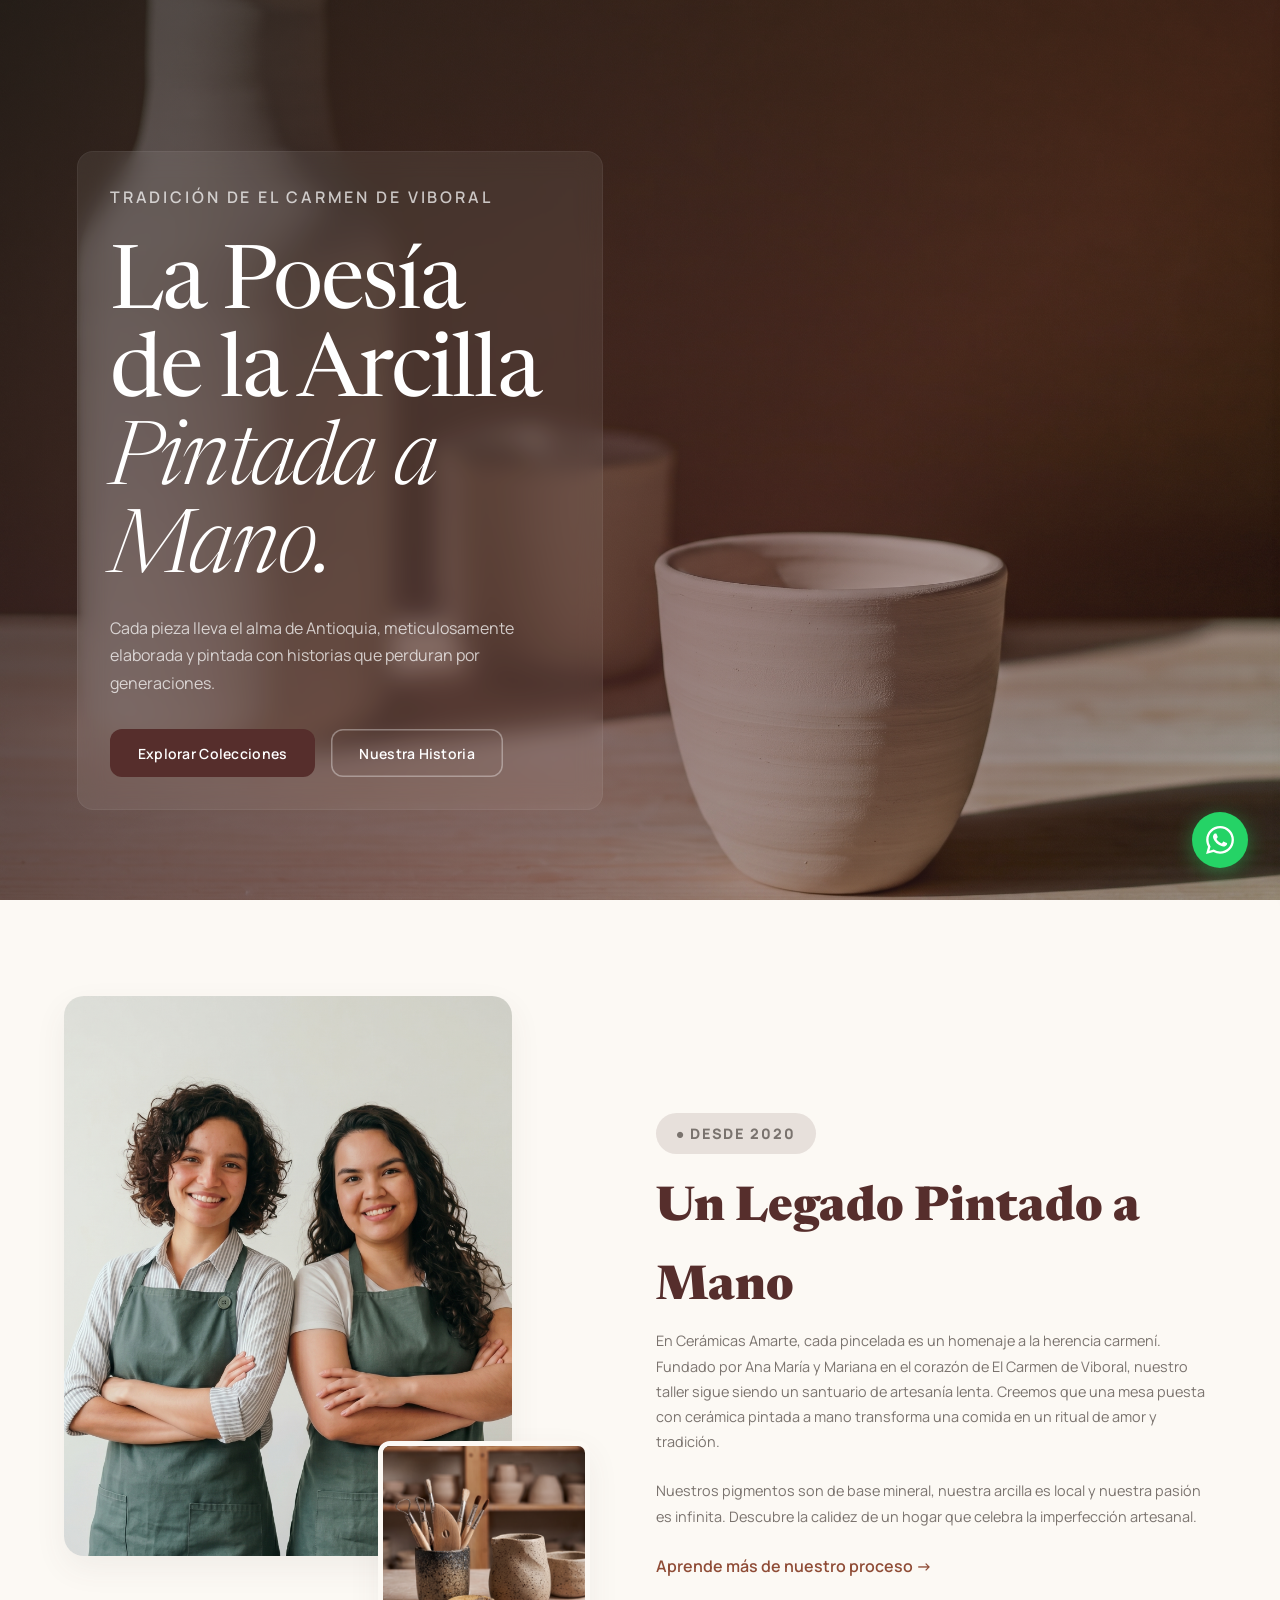
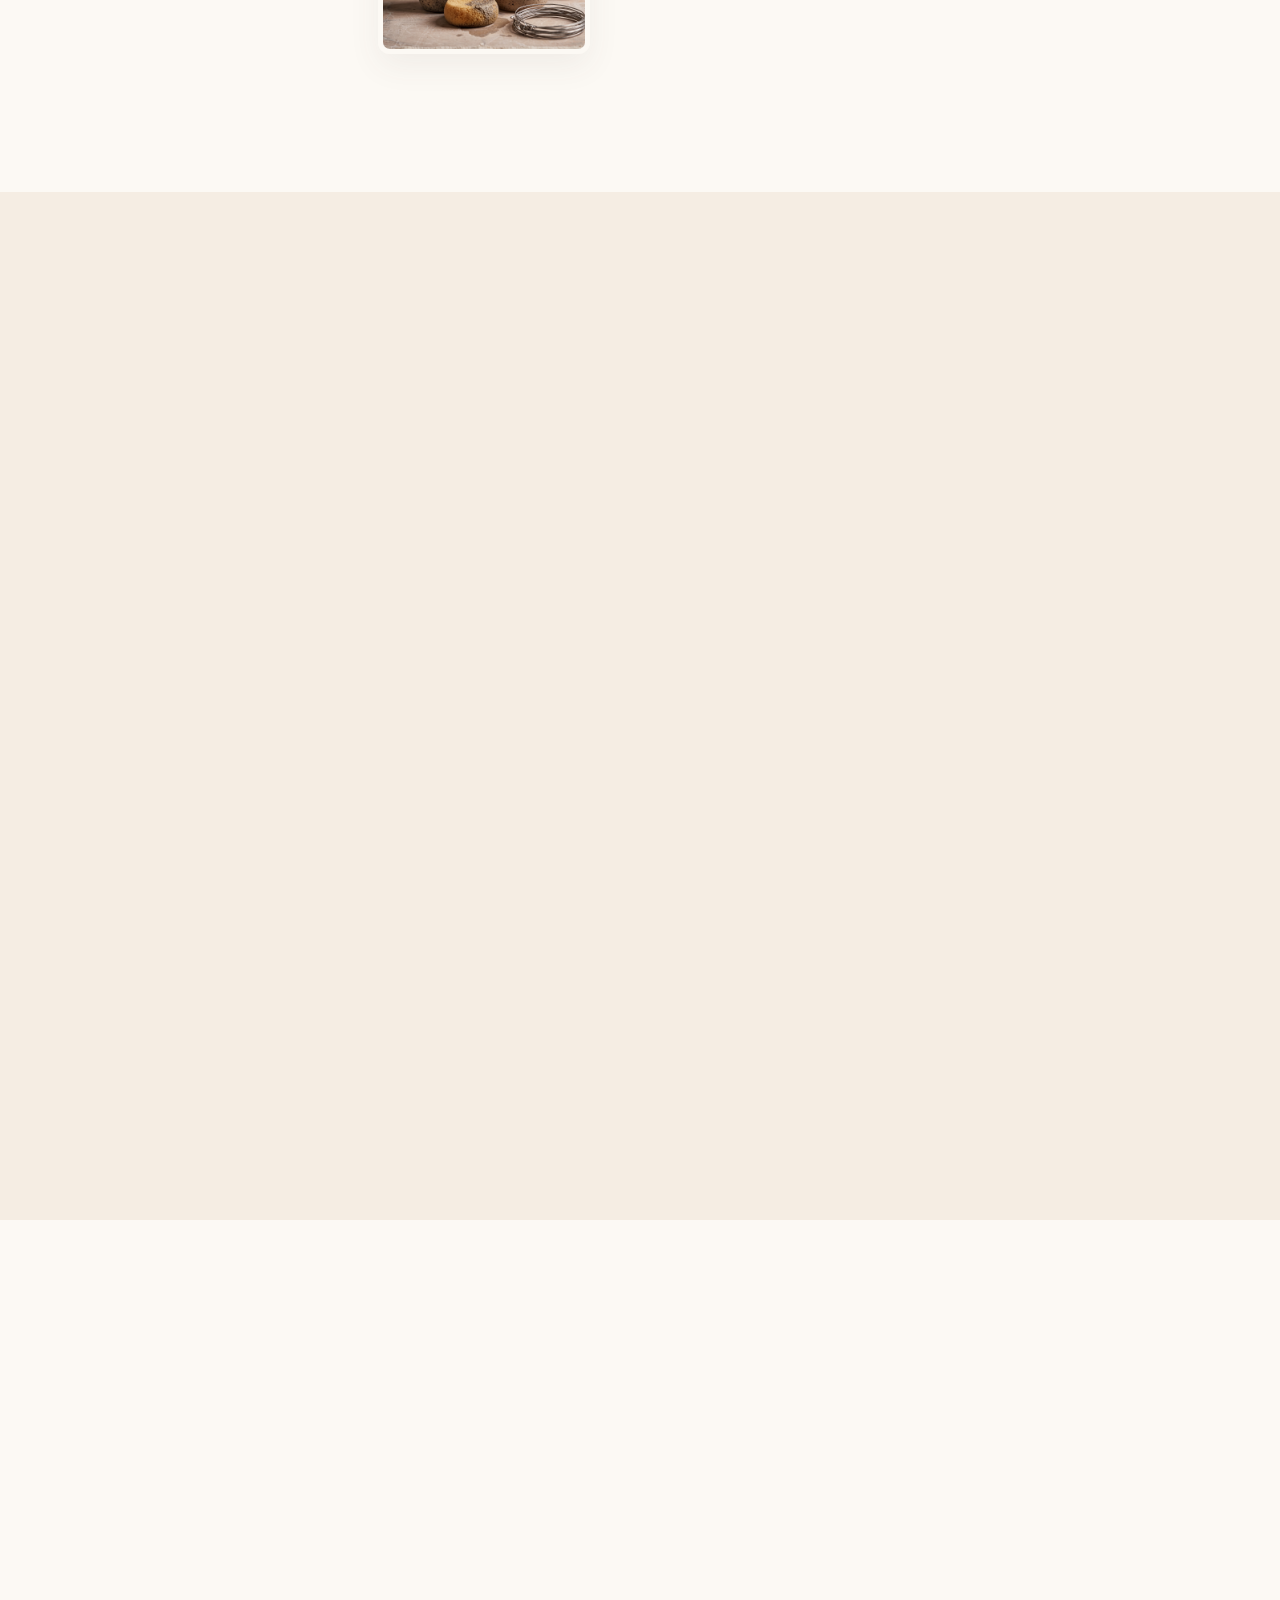
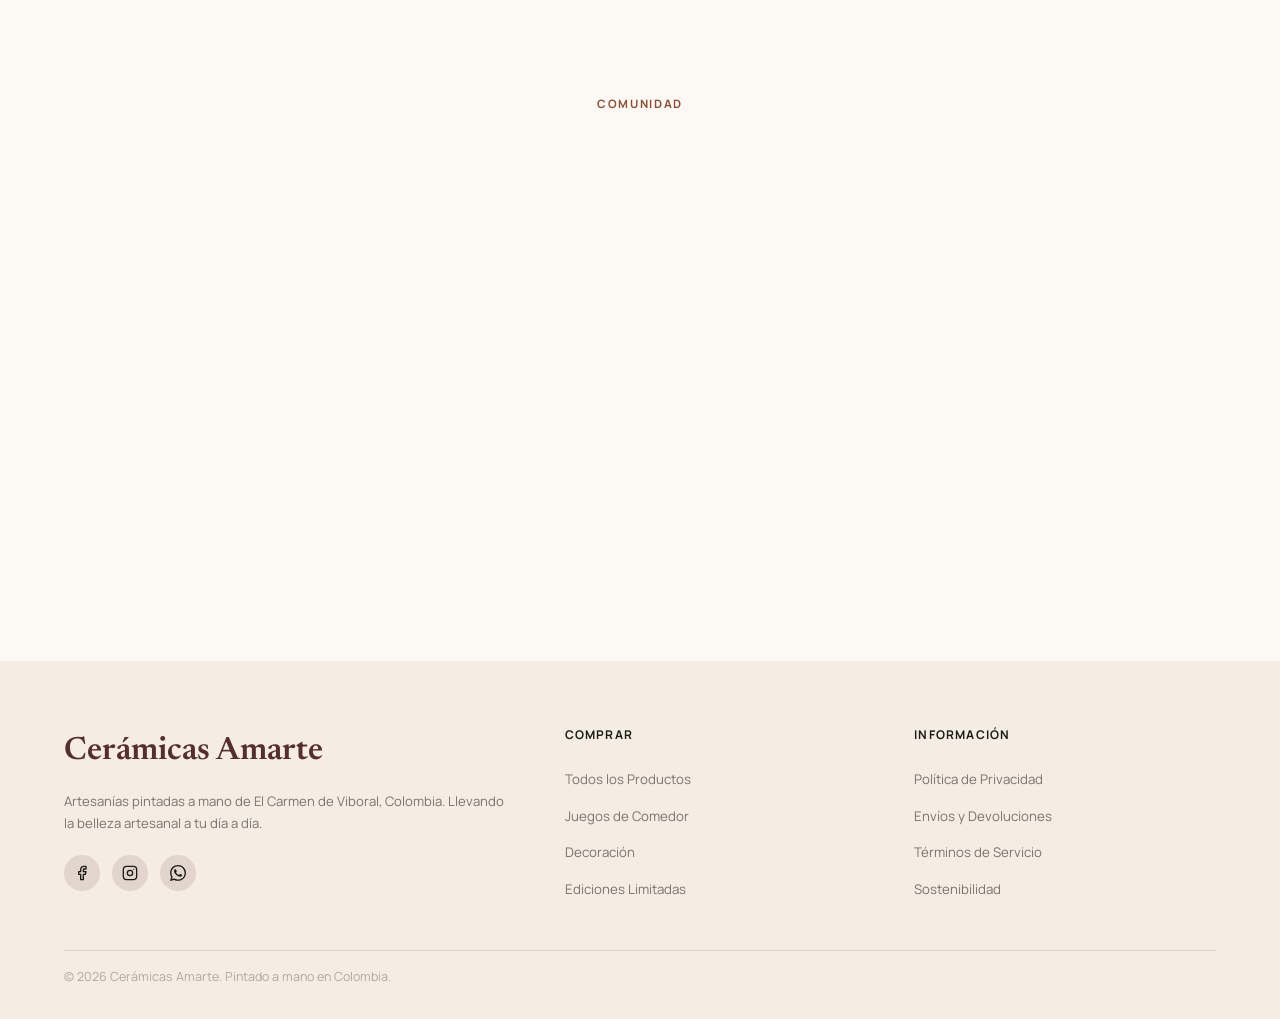
==== commit c04e068f: "fix: remove author names from footer" ====
--- a/index.html
+++ b/index.html
@@ -242,7 +242,7 @@
     </div>
 <div class="footer-bottom">
   <div>© 2026 Cerámicas Amarte. Pintado a mano en Colombia.</div>
-  <p>Manuel Salazar | Emanuel Franco</p>
+
 </div>
   </footer>
 
--- a/style.css
+++ b/style.css
@@ -61,7 +61,45 @@
   color: var(--on-surface);
   line-height: 1.65;
   -webkit-font-smoothing: antialiased;
-  overflow-x: hidden;
+  overflow-x: clip;
+}
+
+:focus-visible {
+  outline: 2px solid var(--secondary);
+  outline-offset: 2px;
+}
+
+.visually-hidden {
+  position: absolute;
+  width: 1px;
+  height: 1px;
+  padding: 0;
+  margin: -1px;
+  overflow: hidden;
+  clip: rect(0, 0, 0, 0);
+  white-space: nowrap;
+  border: 0;
+}
+
+.skip-link {
+  position: fixed;
+  top: -100%;
+  left: 1rem;
+  z-index: 10000;
+  background: var(--on-surface);
+  color: #fff;
+  padding: 0.6rem 1.2rem;
+  border-radius: 0 0 var(--radius-sm) var(--radius-sm);
+  font-size: 0.9rem;
+  font-weight: 600;
+  transition: top 0.15s ease;
+}
+.skip-link:focus {
+  top: 0;
+}
+
+:target {
+  scroll-margin-top: calc(var(--nav-h) + 1rem);
 }
 
 /* ══════════════════════════════════════════════
@@ -738,7 +776,7 @@
   color: var(--on-surface); margin-bottom: 1.25rem;
 }
 .footer-col ul { display: flex; flex-direction: column; gap: 0.65rem; }
-.footer-col ul a { font-size: 0.83rem; color: var(--on-surface-muted); transition: color 0.2s; }
+.footer-col ul a, .footer-col ul span { font-size: 0.83rem; color: var(--on-surface-muted); transition: color 0.2s; }
 .footer-col ul a:hover { color: var(--secondary); }
 
 /* ══════════════════════════════════════════════
@@ -1265,3 +1303,12 @@
   .community-grid { grid-template-columns: repeat(2, 1fr); }
   .community-item:nth-child(5) { display: none; }
 }
+
+@media (prefers-reduced-motion: reduce) {
+  *, *::before, *::after {
+    animation-duration: 0.01ms !important;
+    animation-iteration-count: 1 !important;
+    transition-duration: 0.01ms !important;
+    scroll-behavior: auto !important;
+  }
+}
